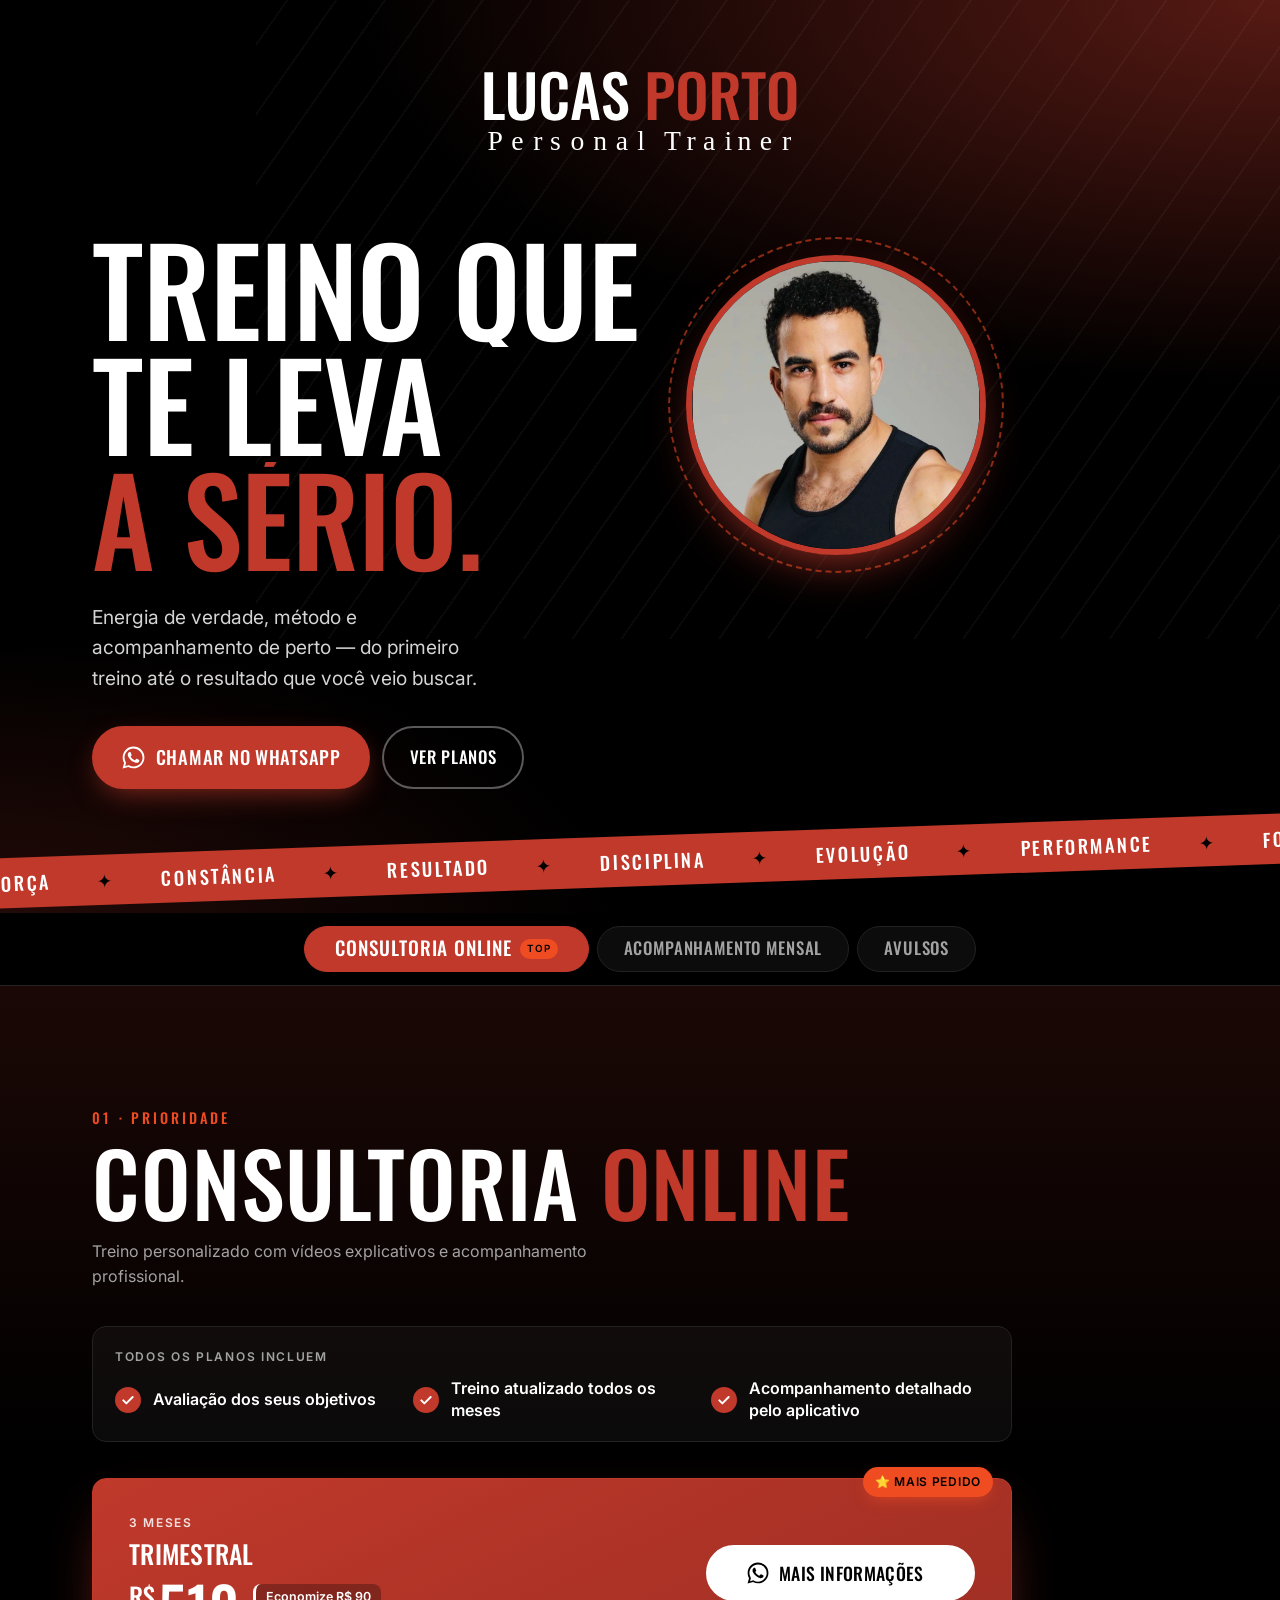
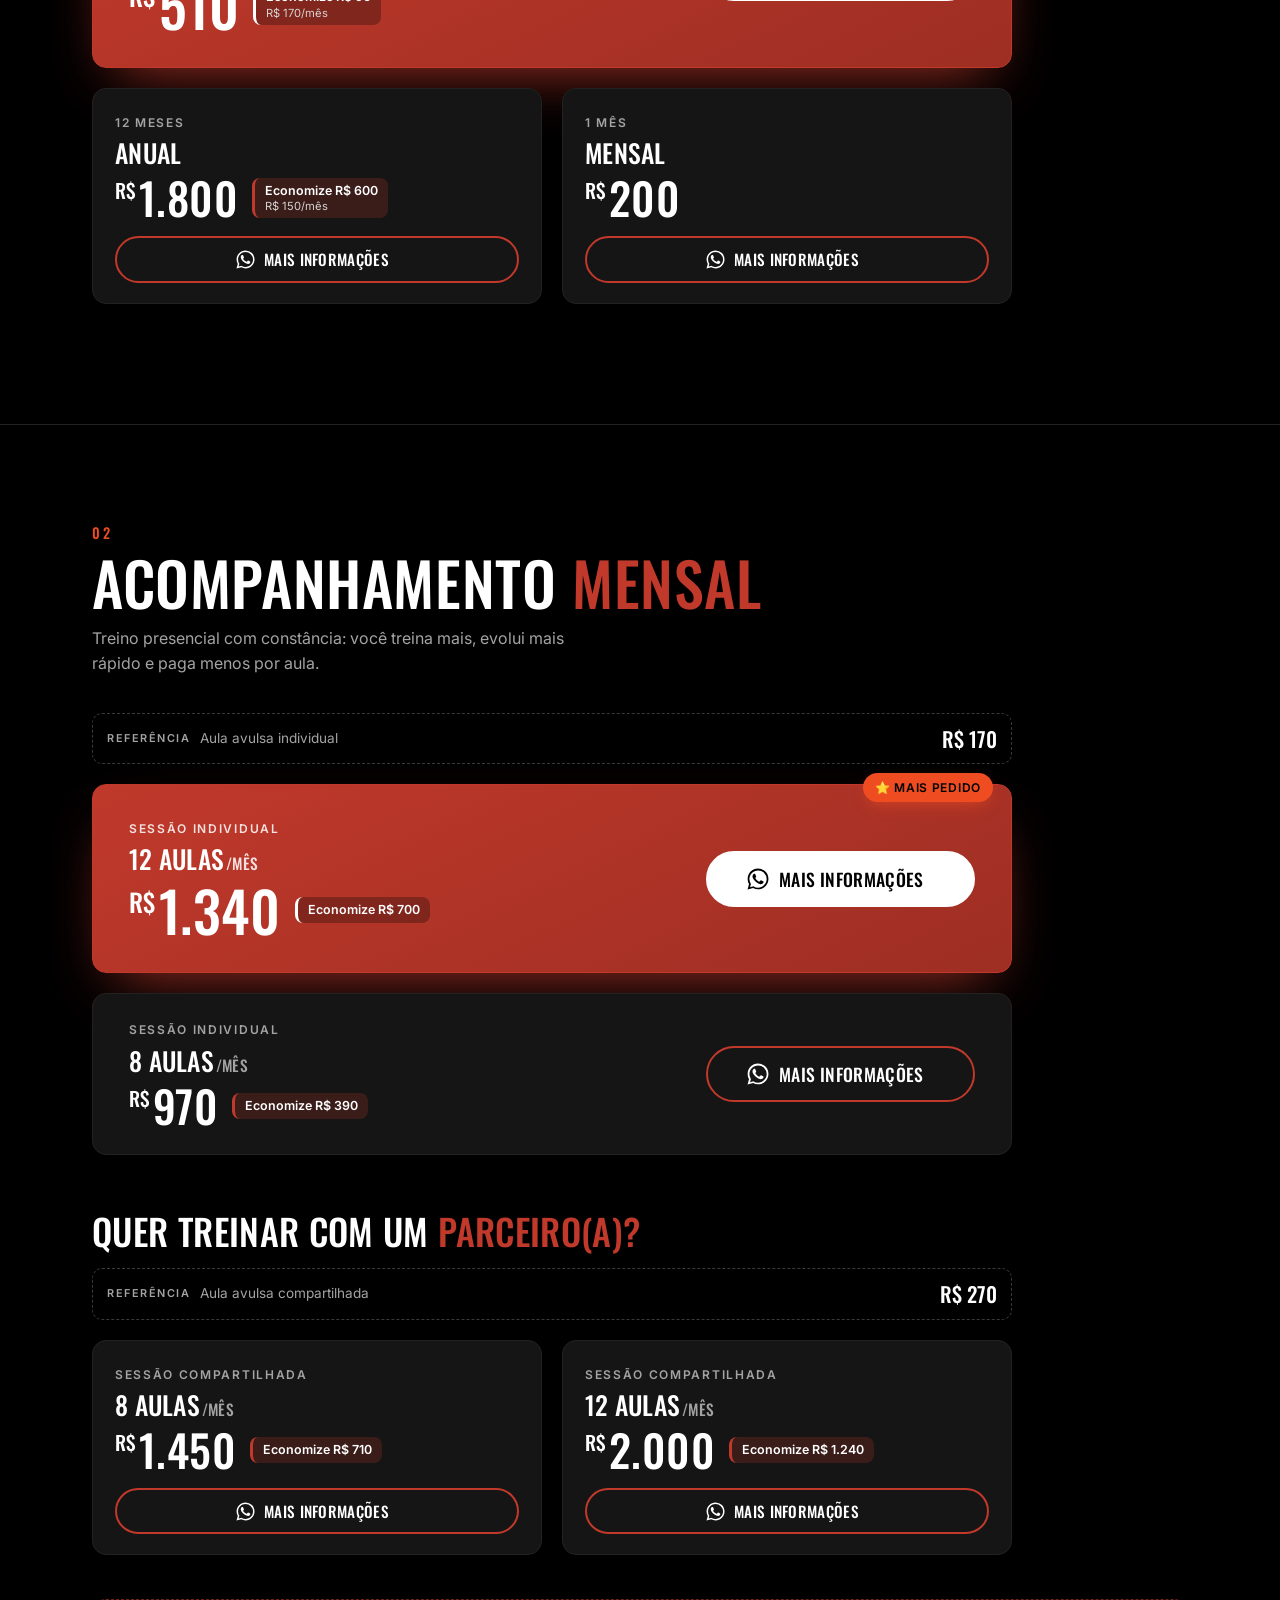
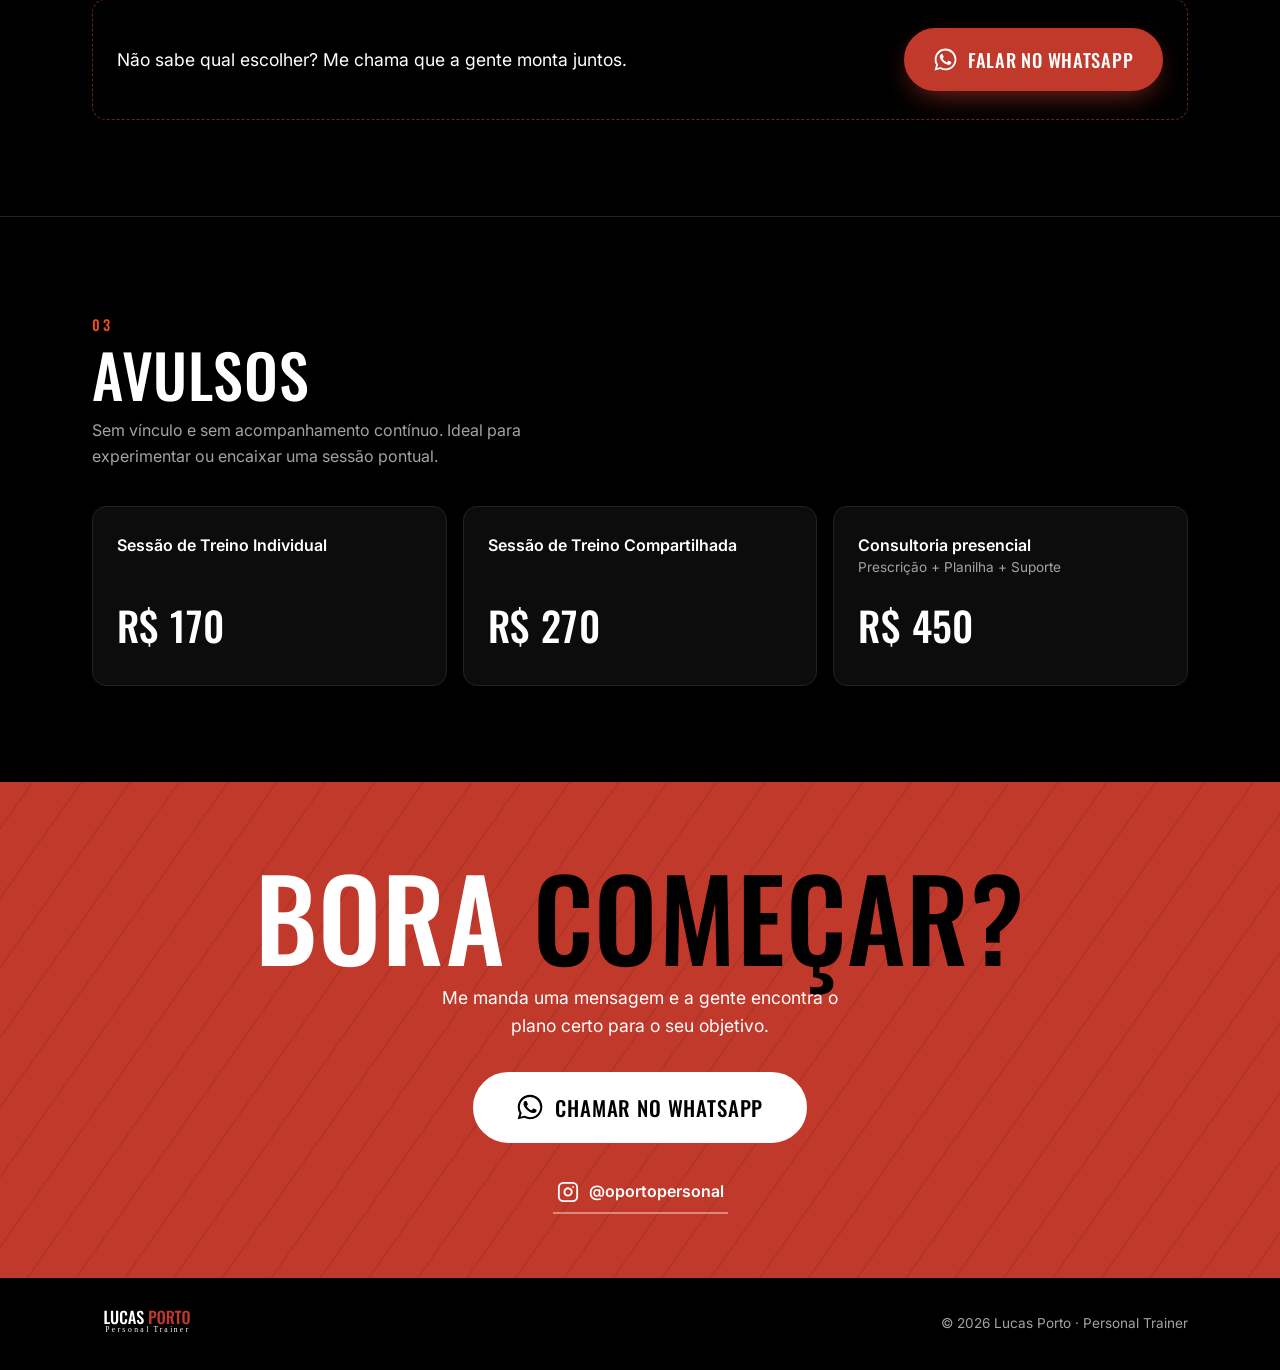
==== index.html @ d42c6c92 "Consultoria Online como prioridade; referência de valor no acompanhamento mensal - Consultoria Onlin" ====
<!DOCTYPE html>
<html lang="pt-BR">
<head>
  <meta charset="UTF-8">
  <meta name="viewport" content="width=device-width, initial-scale=1">
  <title>Lucas Porto · Personal Trainer</title>
  <meta name="description" content="Lucas Porto, personal trainer. Consultoria online, acompanhamento mensal presencial e sessões avulsas. Fale no WhatsApp.">
  <meta name="theme-color" content="#000000">

  <meta property="og:title" content="Lucas Porto · Personal Trainer">
  <meta property="og:description" content="Treino que te leva a sério. Consultoria online, acompanhamento mensal e avulsos.">
  <meta property="og:type" content="website">

  <link rel="preconnect" href="https://fonts.googleapis.com">
  <link rel="preconnect" href="https://fonts.gstatic.com" crossorigin>
  <link href="https://fonts.googleapis.com/css2?family=Inter:wght@400;600&family=Oswald:wght@500;600&display=swap" rel="stylesheet">

  <link rel="stylesheet" href="style.css">
</head>
<body>
  <a class="skip-link" href="#consultoria-online">Pular para os planos</a>

  <!-- ============ HERO ============ -->
  <header class="hero" id="topo">
    <div class="hero__stripes" aria-hidden="true"></div>

    <div class="hero__inner container">
      <img class="logo-img" src="assets/logo.svg" alt="Lucas Porto · Personal Trainer" width="1815" height="724">

      <div class="hero__body">
        <div class="hero__row">
          <h1 class="hero__title">
            <span class="line"><span>Treino que</span></span>
            <span class="line"><span>te leva</span></span>
            <span class="line"><span class="accent">a sério.</span></span>
          </h1>

          <figure class="hero__photo">
            <img src="assets/lucas.png" alt="Lucas Porto, personal trainer" width="482" height="481" fetchpriority="high">
          </figure>
        </div>

        <p class="hero__lead">
          Energia de verdade, método e acompanhamento de perto — do primeiro treino até o resultado que você veio buscar.
        </p>

        <div class="hero__actions">
          <a class="btn btn--primary btn--lg js-wa" href="https://wa.me/5561983435171?text=Li%20sobre%20seu%20trabalho%20no%20instagram%20e%20gostaria%20de%20mais%20informa%C3%A7%C3%B5es" target="_blank" rel="noopener">
            <svg class="btn__icon" aria-hidden="true" viewBox="0 0 24 24"><use href="#i-whatsapp"/></svg>
            Chamar no WhatsApp
          </a>
          <a class="btn btn--ghost" href="#consultoria-online">Ver planos</a>
        </div>
      </div>
    </div>

    <div class="ticker" aria-hidden="true">
      <div class="ticker__track">
        <span>Força</span><span>Constância</span><span>Resultado</span><span>Disciplina</span><span>Evolução</span><span>Performance</span>
        <span>Força</span><span>Constância</span><span>Resultado</span><span>Disciplina</span><span>Evolução</span><span>Performance</span>
      </div>
    </div>
  </header>

  <!-- ============ NAV DE CATEGORIAS ============ -->
  <nav class="tabs" aria-label="Categorias de planos">
    <div class="tabs__inner container">
      <a class="tab tab--main is-active" href="#consultoria-online" data-target="consultoria-online">
        Consultoria Online <span class="tab__badge">Top</span>
      </a>
      <a class="tab" href="#planos-mensais" data-target="planos-mensais">Acompanhamento mensal</a>
      <a class="tab" href="#avulsos" data-target="avulsos">Avulsos</a>
    </div>
  </nav>

  <main>
    <!-- ============ CONSULTORIA ONLINE (prioridade) ============ -->
    <section class="section section--main" id="consultoria-online" aria-labelledby="t-online">
      <div class="container">
        <div class="section__head reveal">
          <p class="kicker">01 · Prioridade</p>
          <h2 class="section__title section__title--xl" id="t-online">Consultoria <span class="accent">Online</span></h2>
          <p class="section__lead">Treino personalizado com vídeos explicativos e acompanhamento profissional.</p>
        </div>

        <div class="features reveal">
          <p class="features__title">Todos os planos incluem</p>
          <ul class="features__list" role="list">
            <li><svg aria-hidden="true" viewBox="0 0 24 24"><use href="#i-check"/></svg>Avaliação dos seus objetivos</li>
            <li><svg aria-hidden="true" viewBox="0 0 24 24"><use href="#i-check"/></svg>Treino atualizado todos os meses</li>
            <li><svg aria-hidden="true" viewBox="0 0 24 24"><use href="#i-check"/></svg>Acompanhamento detalhado pelo aplicativo</li>
          </ul>
        </div>

        <!-- data-plan: nome do plano que vai na mensagem do WhatsApp -->
        <ul class="plans" role="list">
          <li class="plan plan--featured reveal">
            <span class="plan__badge">⭐ Mais pedido</span>
            <p class="plan__type">3 meses</p>
            <h3 class="plan__name">Trimestral</h3>
            <div class="plan__row">
              <p class="plan__price"><span class="cur">R$</span>510</p>
              <p class="plan__save">Economize R$ 90 <span>R$ 170/mês</span></p>
            </div>
            <a class="btn btn--light plan__cta js-wa" data-plan="Consultoria Online – Trimestral (R$ 510)" href="https://wa.me/5561983435171?text=Li%20sobre%20seu%20trabalho%20no%20instagram%20e%20gostaria%20de%20mais%20informa%C3%A7%C3%B5es" target="_blank" rel="noopener">
              <svg class="btn__icon" aria-hidden="true" viewBox="0 0 24 24"><use href="#i-whatsapp"/></svg>
              Mais informações<span class="sr-only">: Consultoria Online – Trimestral (R$ 510)</span>
            </a>
          </li>

          <li class="plan reveal">
            <p class="plan__type">12 meses</p>
            <h3 class="plan__name">Anual</h3>
            <div class="plan__row">
              <p class="plan__price"><span class="cur">R$</span>1.800</p>
              <p class="plan__save">Economize R$ 600 <span>R$ 150/mês</span></p>
            </div>
            <a class="btn btn--outline plan__cta js-wa" data-plan="Consultoria Online – Anual (R$ 1.800)" href="https://wa.me/5561983435171?text=Li%20sobre%20seu%20trabalho%20no%20instagram%20e%20gostaria%20de%20mais%20informa%C3%A7%C3%B5es" target="_blank" rel="noopener">
              <svg class="btn__icon" aria-hidden="true" viewBox="0 0 24 24"><use href="#i-whatsapp"/></svg>
              Mais informações<span class="sr-only">: Consultoria Online – Anual (R$ 1.800)</span>
            </a>
          </li>

          <li class="plan reveal">
            <p class="plan__type">1 mês</p>
            <h3 class="plan__name">Mensal</h3>
            <div class="plan__row">
              <p class="plan__price"><span class="cur">R$</span>200</p>
            </div>
            <a class="btn btn--outline plan__cta js-wa" data-plan="Consultoria Online – Mensal (R$ 200)" href="https://wa.me/5561983435171?text=Li%20sobre%20seu%20trabalho%20no%20instagram%20e%20gostaria%20de%20mais%20informa%C3%A7%C3%B5es" target="_blank" rel="noopener">
              <svg class="btn__icon" aria-hidden="true" viewBox="0 0 24 24"><use href="#i-whatsapp"/></svg>
              Mais informações<span class="sr-only">: Consultoria Online – Mensal (R$ 200)</span>
            </a>
          </li>
        </ul>
      </div>
    </section>

    <!-- ============ ACOMPANHAMENTO MENSAL ============ -->
    <section class="section" id="planos-mensais" aria-labelledby="t-mensais">
      <div class="container">
        <div class="section__head reveal">
          <p class="kicker">02</p>
          <h2 class="section__title" id="t-mensais">Acompanhamento <span class="accent">mensal</span></h2>
          <p class="section__lead">Treino presencial com constância: você treina mais, evolui mais rápido e paga menos por aula.</p>
        </div>

        <!-- faixa só informativa: base de cálculo da economia -->
        <p class="ref reveal"><span class="ref__label">Referência</span> <span class="ref__text">Aula avulsa individual</span> <strong class="ref__price">R$ 170</strong></p>

        <ul class="plans" role="list">
          <li class="plan plan--featured reveal">
            <span class="plan__badge">⭐ Mais pedido</span>
            <p class="plan__type">Sessão Individual</p>
            <h3 class="plan__name">12 aulas<small>/mês</small></h3>
            <div class="plan__row">
              <p class="plan__price"><span class="cur">R$</span>1.340</p>
              <p class="plan__save">Economize R$ 700</p>
            </div>
            <a class="btn btn--light plan__cta js-wa" data-plan="Sessão Individual – 12 aulas/mês (R$ 1.340)" href="https://wa.me/5561983435171?text=Li%20sobre%20seu%20trabalho%20no%20instagram%20e%20gostaria%20de%20mais%20informa%C3%A7%C3%B5es" target="_blank" rel="noopener">
              <svg class="btn__icon" aria-hidden="true" viewBox="0 0 24 24"><use href="#i-whatsapp"/></svg>
              Mais informações<span class="sr-only">: Sessão Individual – 12 aulas/mês (R$ 1.340)</span>
            </a>
          </li>

          <li class="plan plan--wide reveal">
            <p class="plan__type">Sessão Individual</p>
            <h3 class="plan__name">8 aulas<small>/mês</small></h3>
            <div class="plan__row">
              <p class="plan__price"><span class="cur">R$</span>970</p>
              <p class="plan__save">Economize R$ 390</p>
            </div>
            <a class="btn btn--outline plan__cta js-wa" data-plan="Sessão Individual – 8 aulas/mês (R$ 970)" href="https://wa.me/5561983435171?text=Li%20sobre%20seu%20trabalho%20no%20instagram%20e%20gostaria%20de%20mais%20informa%C3%A7%C3%B5es" target="_blank" rel="noopener">
              <svg class="btn__icon" aria-hidden="true" viewBox="0 0 24 24"><use href="#i-whatsapp"/></svg>
              Mais informações<span class="sr-only">: Sessão Individual – 8 aulas/mês (R$ 970)</span>
            </a>
          </li>
        </ul>

        <h3 class="plans__subtitle reveal">Quer treinar com um <span class="accent">parceiro(a)?</span></h3>

        <p class="ref reveal"><span class="ref__label">Referência</span> <span class="ref__text">Aula avulsa compartilhada</span> <strong class="ref__price">R$ 270</strong></p>

        <ul class="plans" role="list">
          <li class="plan reveal">
            <p class="plan__type">Sessão Compartilhada</p>
            <h3 class="plan__name">8 aulas<small>/mês</small></h3>
            <div class="plan__row">
              <p class="plan__price"><span class="cur">R$</span>1.450</p>
              <p class="plan__save">Economize R$ 710</p>
            </div>
            <a class="btn btn--outline plan__cta js-wa" data-plan="Sessão Compartilhada – 8 aulas/mês (R$ 1.450)" href="https://wa.me/5561983435171?text=Li%20sobre%20seu%20trabalho%20no%20instagram%20e%20gostaria%20de%20mais%20informa%C3%A7%C3%B5es" target="_blank" rel="noopener">
              <svg class="btn__icon" aria-hidden="true" viewBox="0 0 24 24"><use href="#i-whatsapp"/></svg>
              Mais informações<span class="sr-only">: Sessão Compartilhada – 8 aulas/mês (R$ 1.450)</span>
            </a>
          </li>

          <li class="plan reveal">
            <p class="plan__type">Sessão Compartilhada</p>
            <h3 class="plan__name">12 aulas<small>/mês</small></h3>
            <div class="plan__row">
              <p class="plan__price"><span class="cur">R$</span>2.000</p>
              <p class="plan__save">Economize R$ 1.240</p>
            </div>
            <a class="btn btn--outline plan__cta js-wa" data-plan="Sessão Compartilhada – 12 aulas/mês (R$ 2.000)" href="https://wa.me/5561983435171?text=Li%20sobre%20seu%20trabalho%20no%20instagram%20e%20gostaria%20de%20mais%20informa%C3%A7%C3%B5es" target="_blank" rel="noopener">
              <svg class="btn__icon" aria-hidden="true" viewBox="0 0 24 24"><use href="#i-whatsapp"/></svg>
              Mais informações<span class="sr-only">: Sessão Compartilhada – 12 aulas/mês (R$ 2.000)</span>
            </a>
          </li>
        </ul>

        <div class="section__cta reveal">
          <p>Não sabe qual escolher? Me chama que a gente monta juntos.</p>
          <a class="btn btn--primary btn--lg js-wa" href="https://wa.me/5561983435171?text=Li%20sobre%20seu%20trabalho%20no%20instagram%20e%20gostaria%20de%20mais%20informa%C3%A7%C3%B5es" target="_blank" rel="noopener">
            <svg class="btn__icon" aria-hidden="true" viewBox="0 0 24 24"><use href="#i-whatsapp"/></svg>
            Falar no WhatsApp
          </a>
        </div>
      </div>
    </section>

    <!-- ============ AVULSOS ============ -->
    <section class="section" id="avulsos" aria-labelledby="t-avulsos">
      <div class="container">
        <div class="section__head reveal">
          <p class="kicker">03</p>
          <h2 class="section__title" id="t-avulsos">Avulsos</h2>
          <p class="section__lead">Sem vínculo e sem acompanhamento contínuo. Ideal para experimentar ou encaixar uma sessão pontual.</p>
        </div>

        <ul class="list" role="list">
          <li class="list__item reveal">
            <span class="list__name">Sessão de Treino Individual</span>
            <span class="list__price">R$ 170</span>
            <a class="card-link js-wa" data-plan="Avulso – Sessão de Treino Individual (R$ 170)" href="https://wa.me/5561983435171?text=Li%20sobre%20seu%20trabalho%20no%20instagram%20e%20gostaria%20de%20mais%20informa%C3%A7%C3%B5es" target="_blank" rel="noopener"><span class="sr-only">Pedir mais informações: Avulso – Sessão de Treino Individual (R$ 170)</span></a>
          </li>
          <li class="list__item reveal">
            <span class="list__name">Sessão de Treino Compartilhada</span>
            <span class="list__price">R$ 270</span>
            <a class="card-link js-wa" data-plan="Avulso – Sessão de Treino Compartilhada (R$ 270)" href="https://wa.me/5561983435171?text=Li%20sobre%20seu%20trabalho%20no%20instagram%20e%20gostaria%20de%20mais%20informa%C3%A7%C3%B5es" target="_blank" rel="noopener"><span class="sr-only">Pedir mais informações: Avulso – Sessão de Treino Compartilhada (R$ 270)</span></a>
          </li>
          <li class="list__item reveal">
            <span class="list__name">Consultoria presencial <small>Prescrição + Planilha + Suporte</small></span>
            <span class="list__price">R$ 450</span>
            <a class="card-link js-wa" data-plan="Avulso – Consultoria presencial (R$ 450)" href="https://wa.me/5561983435171?text=Li%20sobre%20seu%20trabalho%20no%20instagram%20e%20gostaria%20de%20mais%20informa%C3%A7%C3%B5es" target="_blank" rel="noopener"><span class="sr-only">Pedir mais informações: Avulso – Consultoria presencial (R$ 450)</span></a>
          </li>
        </ul>
      </div>
    </section>
  </main>

  <!-- ============ CTA FINAL / RODAPÉ ============ -->
  <footer class="final" id="contato">
    <div class="container final__inner reveal">
      <h2 class="final__title">Bora <span class="accent-alt">começar?</span></h2>
      <p class="final__lead">Me manda uma mensagem e a gente encontra o plano certo para o seu objetivo.</p>
      <a class="btn btn--light btn--xl js-wa" href="https://wa.me/5561983435171?text=Li%20sobre%20seu%20trabalho%20no%20instagram%20e%20gostaria%20de%20mais%20informa%C3%A7%C3%B5es" target="_blank" rel="noopener">
        <svg class="btn__icon" aria-hidden="true" viewBox="0 0 24 24"><use href="#i-whatsapp"/></svg>
        Chamar no WhatsApp
      </a>
      <a class="insta" href="https://instagram.com/oportopersonal" target="_blank" rel="noopener">
        <svg class="insta__icon" aria-hidden="true" viewBox="0 0 24 24"><use href="#i-instagram"/></svg>
        @oportopersonal
      </a>
    </div>
    <div class="final__bottom">
      <div class="container">
        <img class="logo-img logo-img--sm" src="assets/logo.svg" alt="Lucas Porto · Personal Trainer" width="1815" height="724" loading="lazy">
        <p>© <span id="year">2026</span> Lucas Porto · Personal Trainer</p>
      </div>
    </div>
  </footer>

  <!-- Botão flutuante de WhatsApp (aparece após rolar o hero) -->
  <a class="fab js-wa" href="https://wa.me/5561983435171?text=Li%20sobre%20seu%20trabalho%20no%20instagram%20e%20gostaria%20de%20mais%20informa%C3%A7%C3%B5es" target="_blank" rel="noopener" aria-label="Falar no WhatsApp">
    <svg aria-hidden="true" viewBox="0 0 24 24"><use href="#i-whatsapp"/></svg>
  </a>

  <!-- Ícones -->
  <svg width="0" height="0" style="position:absolute" aria-hidden="true">
    <symbol id="i-whatsapp" viewBox="0 0 24 24"><path fill="currentColor" d="M17.47 14.38c-.3-.15-1.76-.87-2.03-.97-.27-.1-.47-.15-.67.15-.2.3-.77.97-.94 1.17-.17.2-.35.22-.64.07-.3-.15-1.26-.46-2.4-1.48-.89-.79-1.49-1.77-1.66-2.07-.17-.3-.02-.46.13-.61.13-.13.3-.35.45-.52.15-.17.2-.3.3-.5.1-.2.05-.37-.03-.52-.07-.15-.67-1.62-.92-2.22-.24-.58-.49-.5-.67-.51h-.57c-.2 0-.52.07-.79.37-.27.3-1.04 1.02-1.04 2.48s1.07 2.88 1.21 3.08c.15.2 2.1 3.2 5.08 4.49.71.31 1.26.49 1.7.63.71.23 1.36.2 1.87.12.57-.08 1.76-.72 2-1.41.25-.7.25-1.29.17-1.41-.07-.13-.27-.2-.57-.35M12.05 21.5h-.01a9.4 9.4 0 0 1-4.8-1.31l-.34-.2-3.56.93.95-3.47-.22-.36a9.39 9.39 0 0 1-1.44-5.01c0-5.19 4.23-9.41 9.43-9.41a9.36 9.36 0 0 1 6.66 2.76 9.35 9.35 0 0 1 2.76 6.66c0 5.2-4.23 9.42-9.43 9.42M20.07 3.9A11.3 11.3 0 0 0 12.05.58C5.8.58.72 5.66.72 11.9c0 2 .52 3.95 1.52 5.66L.62 23.42l6-1.57a11.3 11.3 0 0 0 5.42 1.38h.01c6.24 0 11.33-5.08 11.33-11.33 0-3.02-1.18-5.87-3.31-8"/></symbol>
    <symbol id="i-check" viewBox="0 0 24 24"><path fill="none" stroke="currentColor" stroke-width="3" stroke-linecap="round" stroke-linejoin="round" d="M5 12.5l4.5 4.5L19 7.5"/></symbol>
    <symbol id="i-instagram" viewBox="0 0 24 24"><path fill="none" stroke="currentColor" stroke-width="2" stroke-linecap="round" d="M7 2h10a5 5 0 0 1 5 5v10a5 5 0 0 1-5 5H7a5 5 0 0 1-5-5V7a5 5 0 0 1 5-5Zm9 9.37A4 4 0 1 1 12.63 8 4 4 0 0 1 16 11.37ZM17.5 6.5h.01"/></symbol>
  </svg>

  <script src="script.js" defer></script>
</body>
</html>
---- style.css ----
/* ==========================================================
   Lucas Porto · Personal Trainer
   Mobile-first. Breakpoints: 640px (tablet), 960px (desktop)
   ========================================================== */

:root {
  --red: #C0392B;
  --red-dark: #9E2E23;
  --orange: #F04C22;       /* só detalhes / badges */
  --black: #000;
  --white: #fff;
  --gray-900: #0c0c0c;
  --gray-800: #151515;
  --gray-700: #222;
  --gray-400: #a3a3a3;     /* texto secundário: 8.9:1 sobre preto */

  --font-head: "Oswald", "Arial Narrow", Impact, sans-serif;
  --font-body: "Inter", system-ui, -apple-system, "Segoe UI", Roboto, sans-serif;

  --radius: 14px;
  --gutter: 20px;
  --tabs-h: 64px;
  --ease: cubic-bezier(.2, .8, .2, 1);
}

*,
*::before,
*::after { box-sizing: border-box; }

html {
  scroll-behavior: smooth;
  scroll-padding-top: calc(var(--tabs-h) + 8px);
  -webkit-text-size-adjust: 100%;
}

body {
  margin: 0;
  background: var(--black);
  color: var(--white);
  font-family: var(--font-body);
  font-weight: 400;
  font-size: 1rem;
  line-height: 1.6;
  -webkit-font-smoothing: antialiased;
  overflow-x: hidden;
}

h1, h2, h3, p, ul { margin: 0; }
ul { padding: 0; list-style: none; }
a { color: inherit; }
img, svg { display: block; }

h1, h2, h3,
.btn, .tab, .kicker, .plan__price, .list__price, .ticker {
  font-family: var(--font-head);
  font-weight: 500;
  text-transform: uppercase;
  letter-spacing: .01em;
}

.container {
  width: 100%;
  max-width: 1160px;
  margin-inline: auto;
  padding-inline: var(--gutter);
}

.accent { color: var(--red); }
.accent-alt { color: var(--black); }

/* ---------- Acessibilidade ---------- */
.skip-link {
  position: absolute;
  left: 12px;
  top: -60px;
  z-index: 100;
  background: var(--white);
  color: var(--black);
  padding: 10px 16px;
  border-radius: 8px;
  font-weight: 600;
  transition: top .2s;
}
.skip-link:focus { top: 12px; }

section[tabindex="-1"]:focus { outline: none; }

:focus-visible {
  outline: 3px solid var(--white);
  outline-offset: 3px;
  border-radius: 6px;
}

/* ---------- Logo (assets/logo.svg) ---------- */
.logo-img { height: 64px; width: auto; }
.logo-img--sm { height: 40px; }

.sr-only {
  position: absolute;
  width: 1px;
  height: 1px;
  padding: 0;
  margin: -1px;
  overflow: hidden;
  clip: rect(0 0 0 0);
  white-space: nowrap;
  border: 0;
}

/* ---------- Botões ---------- */
.btn {
  --bg: var(--red);
  --fg: var(--white);
  display: inline-flex;
  align-items: center;
  justify-content: center;
  gap: .6em;
  min-height: 48px;
  padding: .8em 1.5em;
  border: 2px solid var(--bg);
  border-radius: 999px;
  background: var(--bg);
  color: var(--fg);
  font-size: 1.05rem;
  letter-spacing: .04em;
  text-decoration: none;
  cursor: pointer;
  position: relative;
  overflow: hidden;
  isolation: isolate;
  transition: transform .25s var(--ease), box-shadow .25s var(--ease), background-color .25s, color .25s;
}
.btn::after { /* brilho que passa no hover */
  content: "";
  position: absolute;
  inset: 0;
  background: linear-gradient(110deg, transparent 30%, rgba(255,255,255,.28) 50%, transparent 70%);
  transform: translateX(-120%);
  transition: transform .6s var(--ease);
  z-index: -1;
}
.btn:hover { transform: translateY(-2px); }
.btn:hover::after { transform: translateX(120%); }
.btn:active { transform: translateY(0) scale(.98); }

.btn--primary { box-shadow: 0 10px 30px -10px rgba(192, 57, 43, .8); }
.btn--primary:hover { --bg: var(--red-dark); box-shadow: 0 14px 34px -10px rgba(192, 57, 43, .95); }

.btn--ghost { --bg: transparent; border-color: rgba(255,255,255,.35); }
.btn--ghost:hover { border-color: var(--white); }

.btn--light { --bg: var(--white); --fg: var(--black); }
.btn--light:hover { box-shadow: 0 12px 30px -12px rgba(0,0,0,.6); }

.btn--outline { --bg: transparent; border-color: var(--red); }
.btn--outline:hover { --bg: var(--red); }

.btn--lg { font-size: 1.15rem; min-height: 56px; }
.btn--xl { font-size: 1.3rem; min-height: 64px; padding-inline: 2em; }

.btn__icon { width: 1.25em; height: 1.25em; flex: none; }

/* ---------- Hero ---------- */
.hero {
  position: relative;
  min-height: 100svh;
  display: flex;
  flex-direction: column;
  overflow: hidden;
  background:
    radial-gradient(120% 70% at 100% 0%, rgba(192, 57, 43, .45), transparent 60%),
    radial-gradient(80% 50% at 0% 100%, rgba(192, 57, 43, .18), transparent 60%),
    var(--black);
}

.hero__stripes {
  position: absolute;
  inset: -20% -40% auto auto;
  width: 120%;
  height: 90%;
  background: repeating-linear-gradient(
    -55deg,
    transparent 0 38px,
    rgba(255,255,255,.035) 38px 40px
  );
  transform: rotate(0deg);
  animation: stripes 18s linear infinite;
  pointer-events: none;
}
@keyframes stripes {
  to { background-position: 400px 0; }
}

.hero__inner {
  position: relative;
  flex: 1;
  display: flex;
  flex-direction: column;
  justify-content: center;
  padding-top: 32px;
  padding-bottom: 48px;
}

.hero .logo-img { align-self: center; height: 128px; margin-bottom: 32px; }

.hero__body {
  flex: 1;
  display: flex;
  flex-direction: column;
  justify-content: center;
}

.hero__row {
  display: flex;
  align-items: center;
  gap: clamp(16px, 4vw, 48px);
  margin-bottom: 24px;
}

.hero__photo {
  position: relative;
  flex: none; /* Safari: sem isso o flex encolhe a altura e a foto vira oval */
  width: clamp(100px, 32vw, 300px);
  margin: 0;
  opacity: 0;
  animation: pop .9s .1s var(--ease) forwards;
}
.hero__photo img {
  display: block;
  width: 100%;
  height: auto;
  aspect-ratio: 1 / 1;
  object-fit: cover;
  border-radius: 50%;
  border: 4px solid var(--red);
  box-shadow: 0 20px 50px -18px rgba(192, 57, 43, .9);
}
.hero__photo::after { /* anel em volta da foto */
  content: "";
  position: absolute;
  inset: -10px;
  border-radius: 50%;
  border: 2px dashed rgba(240, 76, 34, .55);
  pointer-events: none;
}
@keyframes pop {
  from { opacity: 0; transform: scale(.85); }
  to   { opacity: 1; transform: none; }
}

.hero__title {
  min-width: 0;
  font-size: clamp(2rem, 10.5vw, 7.5rem);
  line-height: .92;
  letter-spacing: -.005em;
}
.hero__title .line { display: block; overflow: hidden; padding-bottom: .04em; }
.hero__title .line > span {
  display: inline-block;
  transform: translateY(105%);
  animation: rise .9s var(--ease) forwards;
}
.hero__title .line:nth-child(2) > span { animation-delay: .12s; }
.hero__title .line:nth-child(3) > span { animation-delay: .24s; }
@keyframes rise { to { transform: translateY(0); } }

.hero__lead {
  max-width: 34ch;
  font-size: 1.075rem;
  color: #d4d4d4;
  margin-bottom: 32px;
  opacity: 0;
  animation: fadeUp .8s .45s var(--ease) forwards;
}

.hero__actions {
  display: flex;
  flex-direction: column;
  gap: 12px;
  opacity: 0;
  animation: fadeUp .8s .6s var(--ease) forwards;
}
@keyframes fadeUp {
  from { opacity: 0; transform: translateY(16px); }
  to   { opacity: 1; transform: none; }
}

/* ---------- Ticker ---------- */
.ticker {
  position: relative;
  background: var(--red);
  transform: rotate(-2deg) scale(1.05);
  transform-origin: center;
  margin-bottom: 28px;
  overflow: hidden;
  white-space: nowrap;
}
.ticker__track {
  display: inline-flex;
  animation: marquee 22s linear infinite;
}
.ticker span {
  font-size: 1.1rem;
  letter-spacing: .12em;
  padding: 10px 22px;
}
.ticker span::after {
  content: "✦";
  margin-left: 44px;
  color: var(--black);
}
@keyframes marquee { to { transform: translateX(-50%); } }

/* ---------- Tabs (segmented control) ---------- */
.tabs {
  position: sticky;
  top: 0;
  z-index: 50;
  background: rgba(0, 0, 0, .82);
  -webkit-backdrop-filter: blur(12px);
  backdrop-filter: blur(12px);
  border-bottom: 1px solid var(--gray-700);
}
.tabs__inner {
  display: flex;
  gap: 8px;
  height: var(--tabs-h);
  align-items: center;
  overflow-x: auto;
  scrollbar-width: none;
}
.tabs__inner::-webkit-scrollbar { display: none; }

.tab {
  position: relative;
  flex: none;
  display: inline-flex;
  align-items: center;
  gap: 8px;
  min-height: 42px;
  padding: 0 16px;
  border-radius: 999px;
  border: 1px solid var(--gray-700);
  background: var(--gray-900);
  color: var(--gray-400);
  font-size: .95rem;
  letter-spacing: .05em;
  text-decoration: none;
  white-space: nowrap;
  transition: background-color .3s var(--ease), color .3s, border-color .3s, transform .2s;
}
.tab:hover { color: var(--white); border-color: #444; }
.tab:active { transform: scale(.97); }

.tab--main {
  font-size: 1.05rem;
  padding: 0 18px;
  color: var(--white);
  border-color: var(--red);
}
.tab.is-active {
  background: var(--red);
  border-color: var(--red);
  color: var(--white);
}
.tab__badge {
  font-family: var(--font-body);
  font-size: .62rem;
  font-weight: 600;
  letter-spacing: .08em;
  padding: 2px 7px;
  border-radius: 999px;
  background: var(--orange);
  color: var(--black);
}

/* ---------- Seções ---------- */
.section { padding-block: 72px; }
.section + .section { border-top: 1px solid var(--gray-700); }

.section--main {
  padding-block: 88px 96px;
  background:
    linear-gradient(180deg, rgba(192, 57, 43, .14), transparent 45%),
    var(--black);
}

.section__head { margin-bottom: 36px; }
.kicker {
  display: inline-block;
  font-size: .9rem;
  letter-spacing: .2em;
  color: var(--orange);
  margin-bottom: 8px;
}
.section__title {
  font-size: clamp(2.25rem, 10vw, 3.75rem);
  line-height: 1;
  margin-bottom: 14px;
}
.section__title--xl { font-size: clamp(2.75rem, 13vw, 5.5rem); }
.section__lead { color: var(--gray-400); max-width: 52ch; }

.cur {
  font-size: .45em;
  vertical-align: .9em;
  margin-right: .15em;
  letter-spacing: 0;
}

/* ---------- Planos mensais (cards) ---------- */
.plans {
  display: grid;
  grid-template-columns: repeat(2, minmax(0, 1fr));
  gap: 12px;
}
.plans__subtitle {
  font-size: clamp(1.5rem, 6.5vw, 2.25rem);
  line-height: 1.1;
  margin: 44px 0 18px;
}
.plan {
  position: relative;
  display: flex;
  flex-direction: column;
  padding: 18px 14px 14px;
  border-radius: var(--radius);
  background: var(--gray-800);
  border: 1px solid var(--gray-700);
  transition: transform .35s var(--ease), border-color .35s, box-shadow .35s;
}
.plan:hover {
  transform: translateY(-4px);
  border-color: rgba(192, 57, 43, .7);
  box-shadow: 0 20px 40px -24px rgba(192, 57, 43, .7);
}
.plan__type {
  font-size: .68rem;
  font-weight: 600;
  letter-spacing: .1em;
  text-transform: uppercase;
  color: var(--gray-400);
  margin-bottom: 6px;
}
.plan__name {
  font-size: 1.3rem;
  line-height: 1.1;
  margin-bottom: 10px;
}
.plan__name small { font-size: .6em; color: var(--gray-400); margin-left: 2px; }
.plan__row { /* cards menores: economia abaixo do preço; destaque: lado a lado */
  display: flex;
  flex-direction: column;
  align-items: flex-start;
  gap: 8px;
  margin-bottom: 16px;
}
.plan__price {
  flex: none;
  font-size: 2.3rem;
  line-height: 1;
}
.plan__save {
  display: flex;
  flex-direction: column;
  font-size: .78rem;
  font-weight: 600;
  line-height: 1.3;
  color: var(--white);
  padding: 5px 10px;
  border-radius: 8px;
  background: rgba(192, 57, 43, .22);
  border-left: 3px solid var(--red);
}
.plan__save span { font-weight: 400; color: #d4d4d4; font-size: .7rem; }

.plan__badge {
  position: absolute;
  top: -12px;
  right: 18px;
  font-family: var(--font-body);
  font-size: .75rem;
  font-weight: 600;
  letter-spacing: .06em;
  text-transform: uppercase;
  padding: 5px 12px;
  border-radius: 999px;
  background: var(--orange);
  color: var(--black);
  box-shadow: 0 6px 16px -6px rgba(240, 76, 34, .8);
}

.plan--featured {
  grid-column: 1 / -1;
  background: linear-gradient(155deg, var(--red) 0%, var(--red-dark) 100%);
  border-color: var(--red);
  padding: 26px 20px 20px;
  box-shadow: 0 24px 60px -24px rgba(192, 57, 43, .9);
}
.plan--featured:hover { border-color: var(--white); }
.plan--featured .plan__type,
.plan--featured .plan__name small { color: rgba(255,255,255,.85); }
.plan--featured .plan__name { font-size: 1.6rem; }
.plan--featured .plan__row { flex-direction: row; align-items: center; gap: 14px; }
.plan--featured .plan__price { font-size: 3.25rem; }
.plan--featured .plan__save {
  background: rgba(0, 0, 0, .28);
  border-left-color: var(--white);
}
.plan__cta {
  width: 100%;
  margin-top: auto;
  min-height: 42px;
  padding: .6em .8em;
  font-size: .8rem;
  letter-spacing: .02em;
  white-space: nowrap;
}
.plan:not(.plan--featured) .plan__cta .btn__icon { display: none; } /* não cabe no card estreito */
.plan--featured .plan__cta { font-size: .95rem; min-height: 46px; }

/* card que ocupa a linha toda sem ser o destaque */
.plan--wide { grid-column: 1 / -1; }
.plan--wide .plan__row { flex-direction: row; align-items: center; gap: 14px; }
.plan.plan--wide .plan__cta .btn__icon { display: block; }
.plan--wide .plan__cta { font-size: .95rem; min-height: 46px; }

/* faixa de referência (informativa, discreta) */
.ref {
  display: flex;
  align-items: center;
  gap: 10px;
  margin-bottom: 20px;
  padding: 8px 14px;
  border-radius: 10px;
  border: 1px dashed #3a3a3a;
  color: var(--gray-400);
  font-size: .85rem;
}
.ref__label {
  font-size: .68rem;
  font-weight: 600;
  letter-spacing: .14em;
  text-transform: uppercase;
}
.ref__text { min-width: 0; line-height: 1.3; }
.ref__price {
  flex: none;
  margin-left: auto;
  font-family: var(--font-head);
  font-weight: 500;
  font-size: 1.3rem;
  color: var(--white);
}
.is-clickable { cursor: pointer; }

/* avulsos e consultoria online: o card inteiro é o link (sem botão visível) */
.list__item { position: relative; }
.card-link {
  position: absolute;
  inset: 0;
  z-index: 1;
  border-radius: inherit;
}
.card-link:focus-visible { outline-offset: 2px; border-radius: var(--radius); }

.section__cta {
  margin-top: 44px;
  display: flex;
  flex-direction: column;
  align-items: flex-start;
  gap: 16px;
  padding: 28px 24px;
  border-radius: var(--radius);
  border: 1px dashed rgba(192, 57, 43, .6);
}
.section__cta p { font-size: 1.1rem; }

/* ---------- Avulsos (lista) ---------- */
.list { display: grid; gap: 12px; }
.list__item {
  display: flex;
  align-items: center;
  justify-content: space-between;
  gap: 16px;
  padding: 20px 22px;
  border-radius: var(--radius);
  background: var(--gray-900);
  border: 1px solid var(--gray-700);
  transition: border-color .3s, transform .3s var(--ease);
}
.list__item:hover { border-color: #444; transform: translateX(4px); }
.list__name { font-weight: 600; line-height: 1.35; }
.list__name small {
  display: block;
  font-weight: 400;
  font-size: .85rem;
  color: var(--gray-400);
  margin-top: 2px;
}
.list__price { font-size: 1.6rem; white-space: nowrap; }

/* ---------- Consultoria online: o que inclui ---------- */
.features {
  margin-bottom: 36px;
  padding: 20px 22px;
  border-radius: var(--radius);
  background: rgba(255, 255, 255, .04);
  border: 1px solid var(--gray-700);
}
.features__title {
  font-size: .75rem;
  font-weight: 600;
  letter-spacing: .14em;
  text-transform: uppercase;
  color: var(--gray-400);
  margin-bottom: 12px;
}
.features__list { display: grid; gap: 10px; }
.features__list li {
  display: flex;
  align-items: center;
  gap: 12px;
  font-weight: 600;
  line-height: 1.35;
}
.features__list svg {
  flex: none;
  width: 26px;
  height: 26px;
  padding: 5px;
  border-radius: 50%;
  background: var(--red);
  color: var(--white);
}

/* ---------- CTA final ---------- */
.final {
  background: var(--red);
  position: relative;
  overflow: hidden;
}
.final::before {
  content: "";
  position: absolute;
  inset: 0;
  background: repeating-linear-gradient(-55deg, transparent 0 38px, rgba(0,0,0,.07) 38px 40px);
  pointer-events: none;
}
.final__inner {
  position: relative;
  display: flex;
  flex-direction: column;
  align-items: center;
  text-align: center;
  padding-block: 80px 64px;
}
.final__title {
  font-size: clamp(3rem, 15vw, 7rem);
  line-height: .95;
  margin-bottom: 16px;
}
.final__lead { max-width: 40ch; font-size: 1.1rem; margin-bottom: 32px; }
.insta {
  display: inline-flex;
  align-items: center;
  gap: 10px;
  margin-top: 28px;
  padding: 8px 4px;
  font-weight: 600;
  text-decoration: none;
  border-bottom: 2px solid rgba(255,255,255,.4);
  transition: border-color .25s;
}
.insta:hover { border-color: var(--white); }
.insta__icon { width: 22px; height: 22px; }

.final__bottom {
  position: relative;
  background: var(--black);
  padding-block: 24px calc(24px + env(safe-area-inset-bottom));
  color: var(--gray-400);
  font-size: .85rem;
}
.final__bottom .container {
  display: flex;
  flex-direction: column;
  align-items: center;
  gap: 8px;
}

/* ---------- Botão flutuante ---------- */
.fab {
  position: fixed;
  right: 16px;
  bottom: calc(16px + env(safe-area-inset-bottom));
  z-index: 60;
  width: 56px;
  height: 56px;
  display: grid;
  place-items: center;
  border-radius: 50%;
  background: var(--red);
  color: var(--white);
  box-shadow: 0 10px 30px -8px rgba(0,0,0,.8), 0 0 0 2px rgba(255,255,255,.1);
  opacity: 0;
  transform: translateY(20px) scale(.8);
  pointer-events: none;
  transition: opacity .35s var(--ease), transform .35s var(--ease), background-color .2s;
}
.fab svg { width: 28px; height: 28px; }
.fab.is-visible { opacity: 1; transform: none; pointer-events: auto; }
.fab:hover { background: var(--red-dark); }

/* ---------- Reveal ao rolar ---------- */
.js .reveal {
  opacity: 0;
  transform: translateY(28px);
  transition: opacity .7s var(--ease), transform .7s var(--ease);
  transition-delay: var(--d, 0s);
}
.js .reveal.is-in { opacity: 1; transform: none; }
/* mantém o hover funcionando depois do reveal */
.js .plan.reveal.is-in,
.js .list__item.reveal.is-in { transition: opacity .7s var(--ease), transform .35s var(--ease), border-color .35s, box-shadow .35s; }

/* ==========================================================
   Tablet
   ========================================================== */
@media (min-width: 640px) {
  :root { --gutter: 32px; }

  .hero__actions { flex-direction: row; flex-wrap: wrap; }
  .tabs__inner { justify-content: center; }
  .tab { padding: 0 22px; }

  .plans { gap: 20px; }
  .plan { padding: 24px 22px 20px; }
  .plan__type { font-size: .75rem; letter-spacing: .14em; }
  .plan__name { font-size: 1.6rem; }
  .plan__row { flex-direction: row; align-items: center; gap: 14px; }
  .plan__price { font-size: 2.75rem; }
  .plan__cta { font-size: .95rem; min-height: 46px; }
  .plan:not(.plan--featured) .plan__cta .btn__icon { display: block; }
  .plan--featured { padding: 30px 26px 24px; }
  .plan--featured .plan__price { font-size: 3.5rem; }


  .section__cta { flex-direction: row; align-items: center; justify-content: space-between; }

  .final__bottom .container { flex-direction: row; justify-content: space-between; }
}

/* ==========================================================
   Desktop
   ========================================================== */
@media (min-width: 960px) {
  :root { --tabs-h: 72px; }

  .hero .logo-img { height: 160px; }
  .logo-img--sm { height: 44px; }
  .hero__inner { padding-top: 40px; }
  .hero__photo img { border-width: 6px; }
  .hero__photo::after { inset: -18px; }
  .hero__lead { font-size: 1.2rem; }

  .tab { font-size: 1.05rem; min-height: 46px; padding: 0 26px; }
  .tab--main { font-size: 1.2rem; padding: 0 30px; }

  .section { padding-block: 96px; }
  .section--main { padding-block: 120px; }

  .plans,
  .plans__subtitle,
  .features,
  .ref { max-width: 920px; }
  .features__list { grid-template-columns: repeat(3, 1fr); gap: 20px; }
  .plans__subtitle { margin-top: 56px; }
  /* destaque e card largo na horizontal: infos à esquerda, botão à direita */
  .plan--featured,
  .plan--wide {
    display: grid;
    grid-template-columns: 1fr auto;
    column-gap: 40px;
    align-items: center;
    padding: 34px 36px;
  }
  .plan--wide { padding: 26px 36px; }
  .plan--featured .plan__row,
  .plan--wide .plan__row { margin-bottom: 0; }
  .plan--featured .plan__cta,
  .plan--wide .plan__cta {
    grid-column: 2;
    grid-row: 1 / span 3;
    width: auto;
    margin: 0;
    padding-inline: 2.2em;
    font-size: 1.1rem;
    min-height: 56px;
  }

  .list { grid-template-columns: repeat(3, 1fr); gap: 16px; }
  .list__item { flex-direction: column; align-items: flex-start; justify-content: space-between; padding: 28px 24px; min-height: 180px; }
  .list__item:hover { transform: translateY(-3px); }
  .list__price { font-size: 2.5rem; }

  .fab { right: 28px; bottom: 28px; width: 62px; height: 62px; }
}

/* ==========================================================
   Movimento reduzido
   ========================================================== */
@media (prefers-reduced-motion: reduce) {
  html { scroll-behavior: auto; }
  *, *::before, *::after {
    animation-duration: .01ms !important;
    animation-iteration-count: 1 !important;
    transition-duration: .01ms !important;
  }
  .ticker__track { animation: none; }
  .js .reveal { opacity: 1; transform: none; }
}
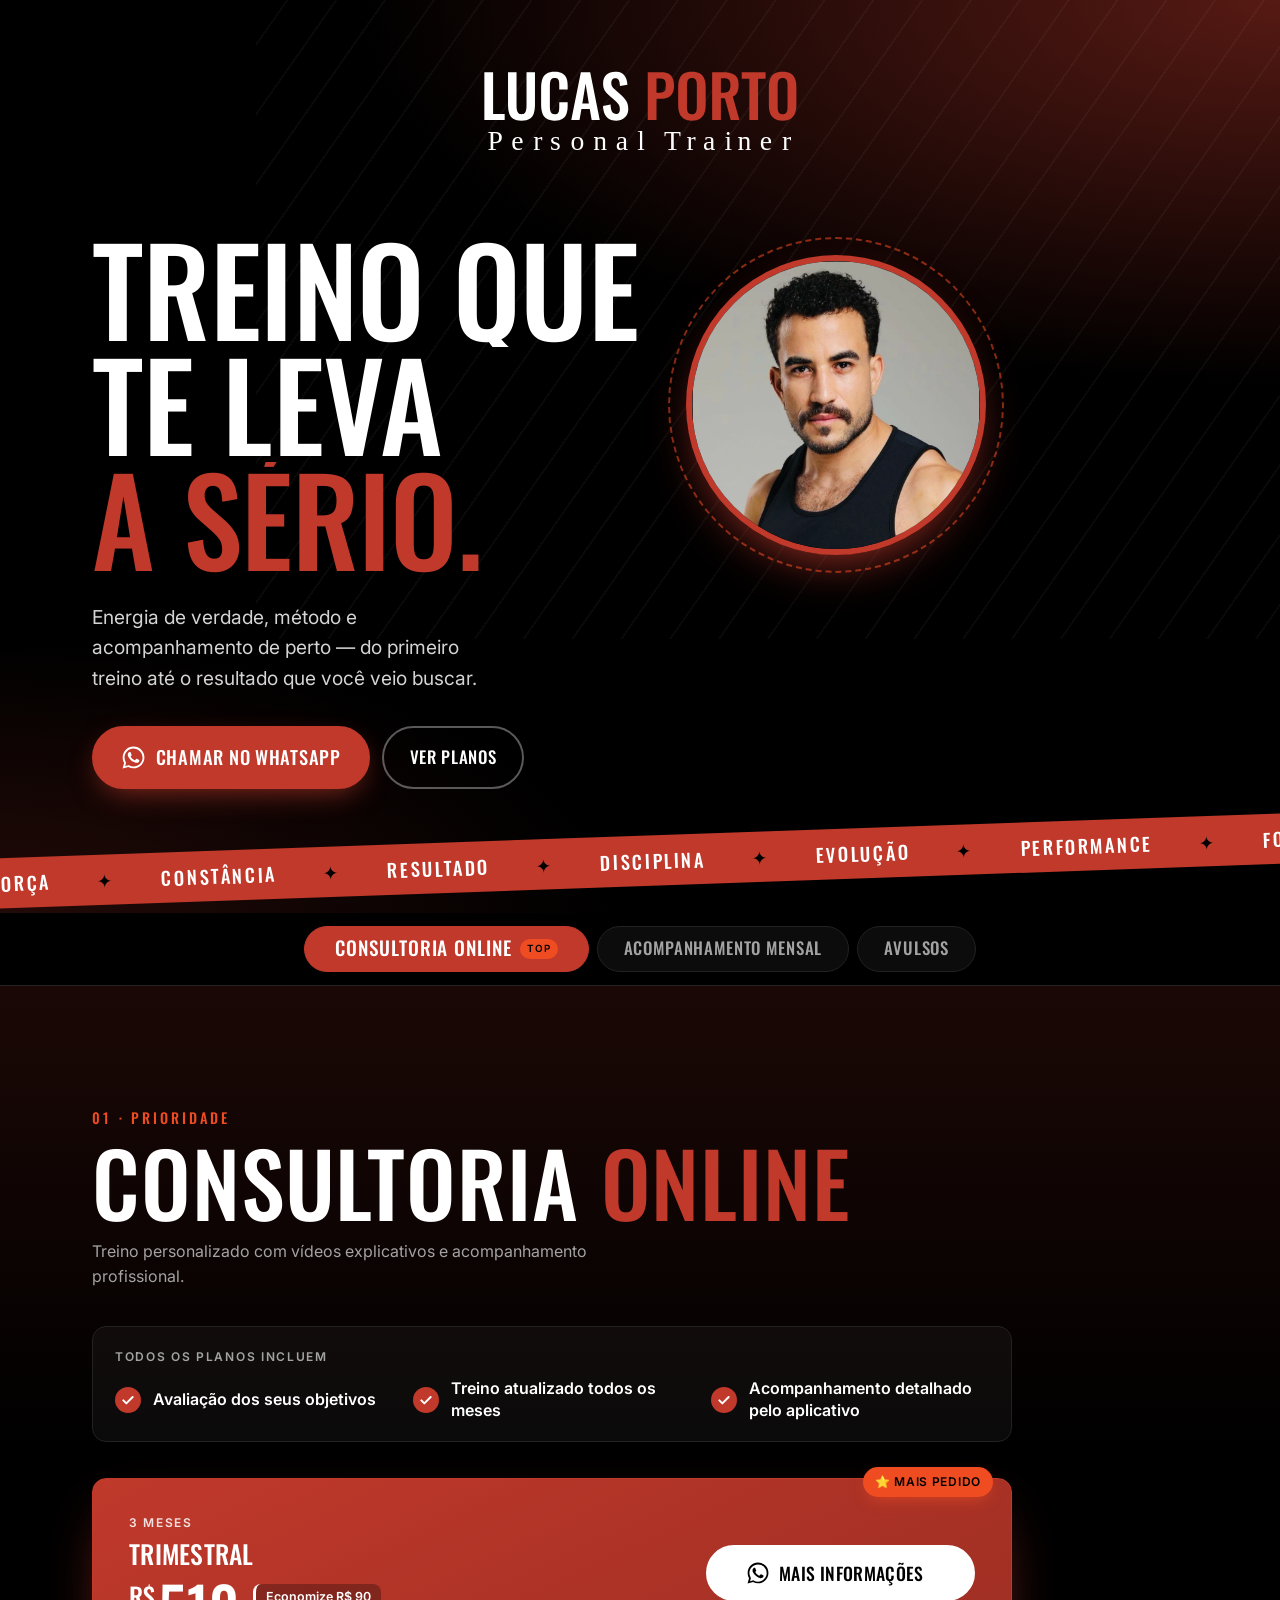
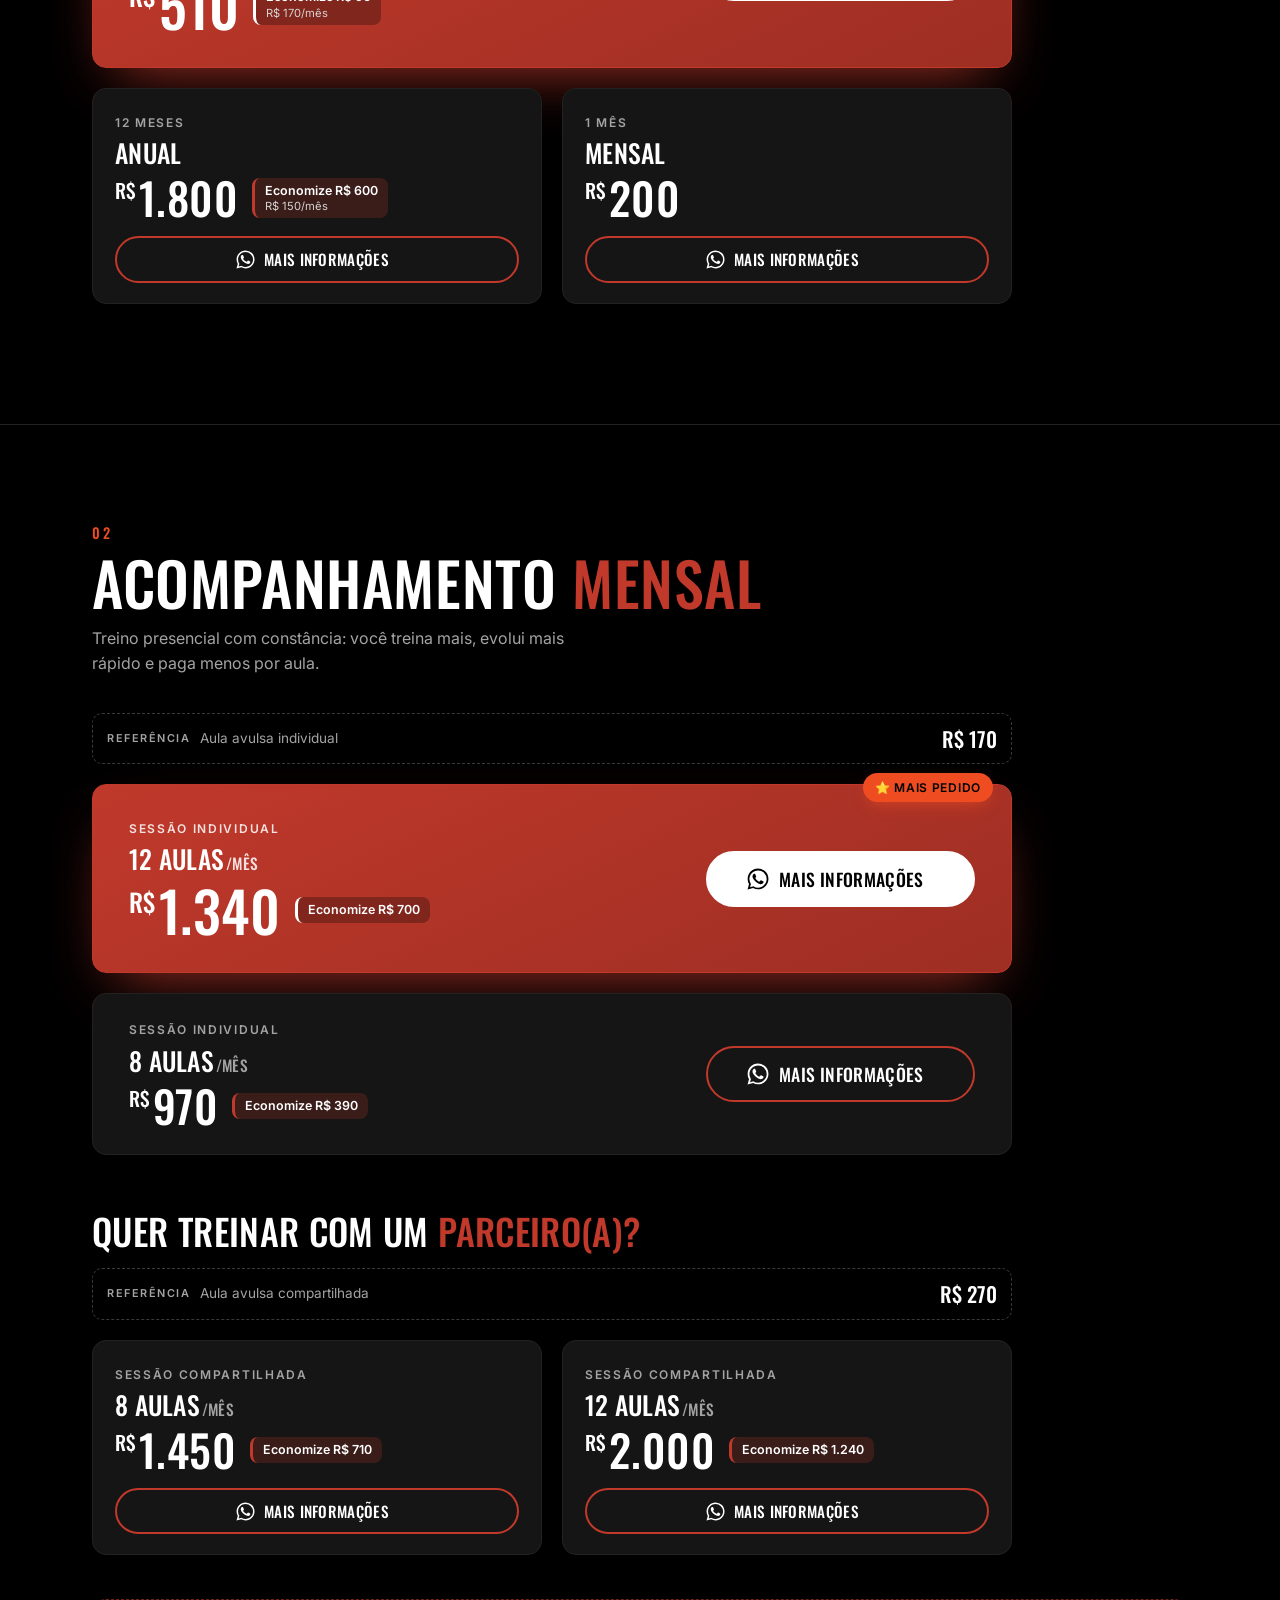
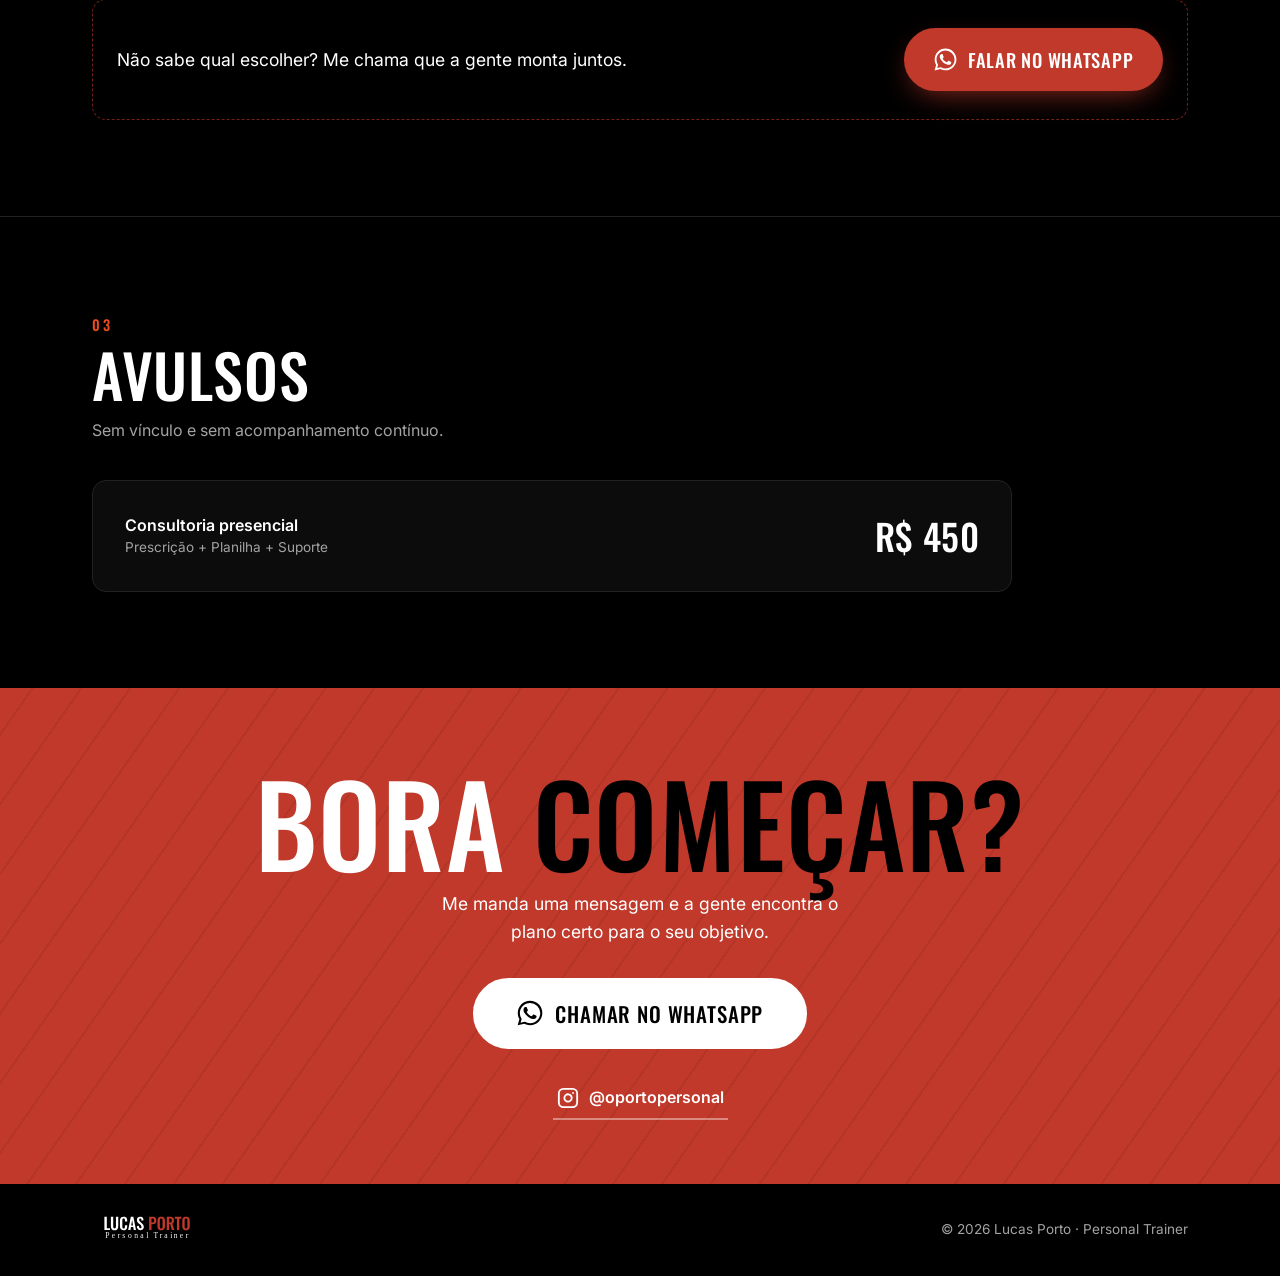
==== commit 8ec445b1: "Remove sessões avulsas indisponíveis; versiona CSS/JS contra cache Co-Authored-By: Claude Opus 5.5 <" ====
--- a/index.html
+++ b/index.html
@@ -15,7 +15,8 @@
   <link rel="preconnect" href="https://fonts.gstatic.com" crossorigin>
   <link href="https://fonts.googleapis.com/css2?family=Inter:wght@400;600&family=Oswald:wght@500;600&display=swap" rel="stylesheet">
 
-  <link rel="stylesheet" href="style.css">
+  <!-- ?v=: aumente a cada alteração no CSS/JS para o navegador não usar a versão em cache -->
+  <link rel="stylesheet" href="style.css?v=3">
 </head>
 <body>
   <a class="skip-link" href="#consultoria-online">Pular para os planos</a>
@@ -225,20 +226,10 @@
         <div class="section__head reveal">
           <p class="kicker">03</p>
           <h2 class="section__title" id="t-avulsos">Avulsos</h2>
-          <p class="section__lead">Sem vínculo e sem acompanhamento contínuo. Ideal para experimentar ou encaixar uma sessão pontual.</p>
+          <p class="section__lead">Sem vínculo e sem acompanhamento contínuo.</p>
         </div>
 
         <ul class="list" role="list">
-          <li class="list__item reveal">
-            <span class="list__name">Sessão de Treino Individual</span>
-            <span class="list__price">R$ 170</span>
-            <a class="card-link js-wa" data-plan="Avulso – Sessão de Treino Individual (R$ 170)" href="https://wa.me/5561983435171?text=Li%20sobre%20seu%20trabalho%20no%20instagram%20e%20gostaria%20de%20mais%20informa%C3%A7%C3%B5es" target="_blank" rel="noopener"><span class="sr-only">Pedir mais informações: Avulso – Sessão de Treino Individual (R$ 170)</span></a>
-          </li>
-          <li class="list__item reveal">
-            <span class="list__name">Sessão de Treino Compartilhada</span>
-            <span class="list__price">R$ 270</span>
-            <a class="card-link js-wa" data-plan="Avulso – Sessão de Treino Compartilhada (R$ 270)" href="https://wa.me/5561983435171?text=Li%20sobre%20seu%20trabalho%20no%20instagram%20e%20gostaria%20de%20mais%20informa%C3%A7%C3%B5es" target="_blank" rel="noopener"><span class="sr-only">Pedir mais informações: Avulso – Sessão de Treino Compartilhada (R$ 270)</span></a>
-          </li>
           <li class="list__item reveal">
             <span class="list__name">Consultoria presencial <small>Prescrição + Planilha + Suporte</small></span>
             <span class="list__price">R$ 450</span>
@@ -283,6 +274,6 @@
     <symbol id="i-instagram" viewBox="0 0 24 24"><path fill="none" stroke="currentColor" stroke-width="2" stroke-linecap="round" d="M7 2h10a5 5 0 0 1 5 5v10a5 5 0 0 1-5 5H7a5 5 0 0 1-5-5V7a5 5 0 0 1 5-5Zm9 9.37A4 4 0 1 1 12.63 8 4 4 0 0 1 16 11.37ZM17.5 6.5h.01"/></symbol>
   </svg>
 
-  <script src="script.js" defer></script>
+  <script src="script.js?v=2" defer></script>
 </body>
 </html>
--- a/style.css
+++ b/style.css
@@ -799,10 +799,9 @@
     min-height: 56px;
   }
 
-  .list { grid-template-columns: repeat(3, 1fr); gap: 16px; }
-  .list__item { flex-direction: column; align-items: flex-start; justify-content: space-between; padding: 28px 24px; min-height: 180px; }
-  .list__item:hover { transform: translateY(-3px); }
-  .list__price { font-size: 2.5rem; }
+  .list { max-width: 920px; }
+  .list__item { padding: 26px 32px; }
+  .list__price { font-size: 2.25rem; }
 
   .fab { right: 28px; bottom: 28px; width: 62px; height: 62px; }
 }
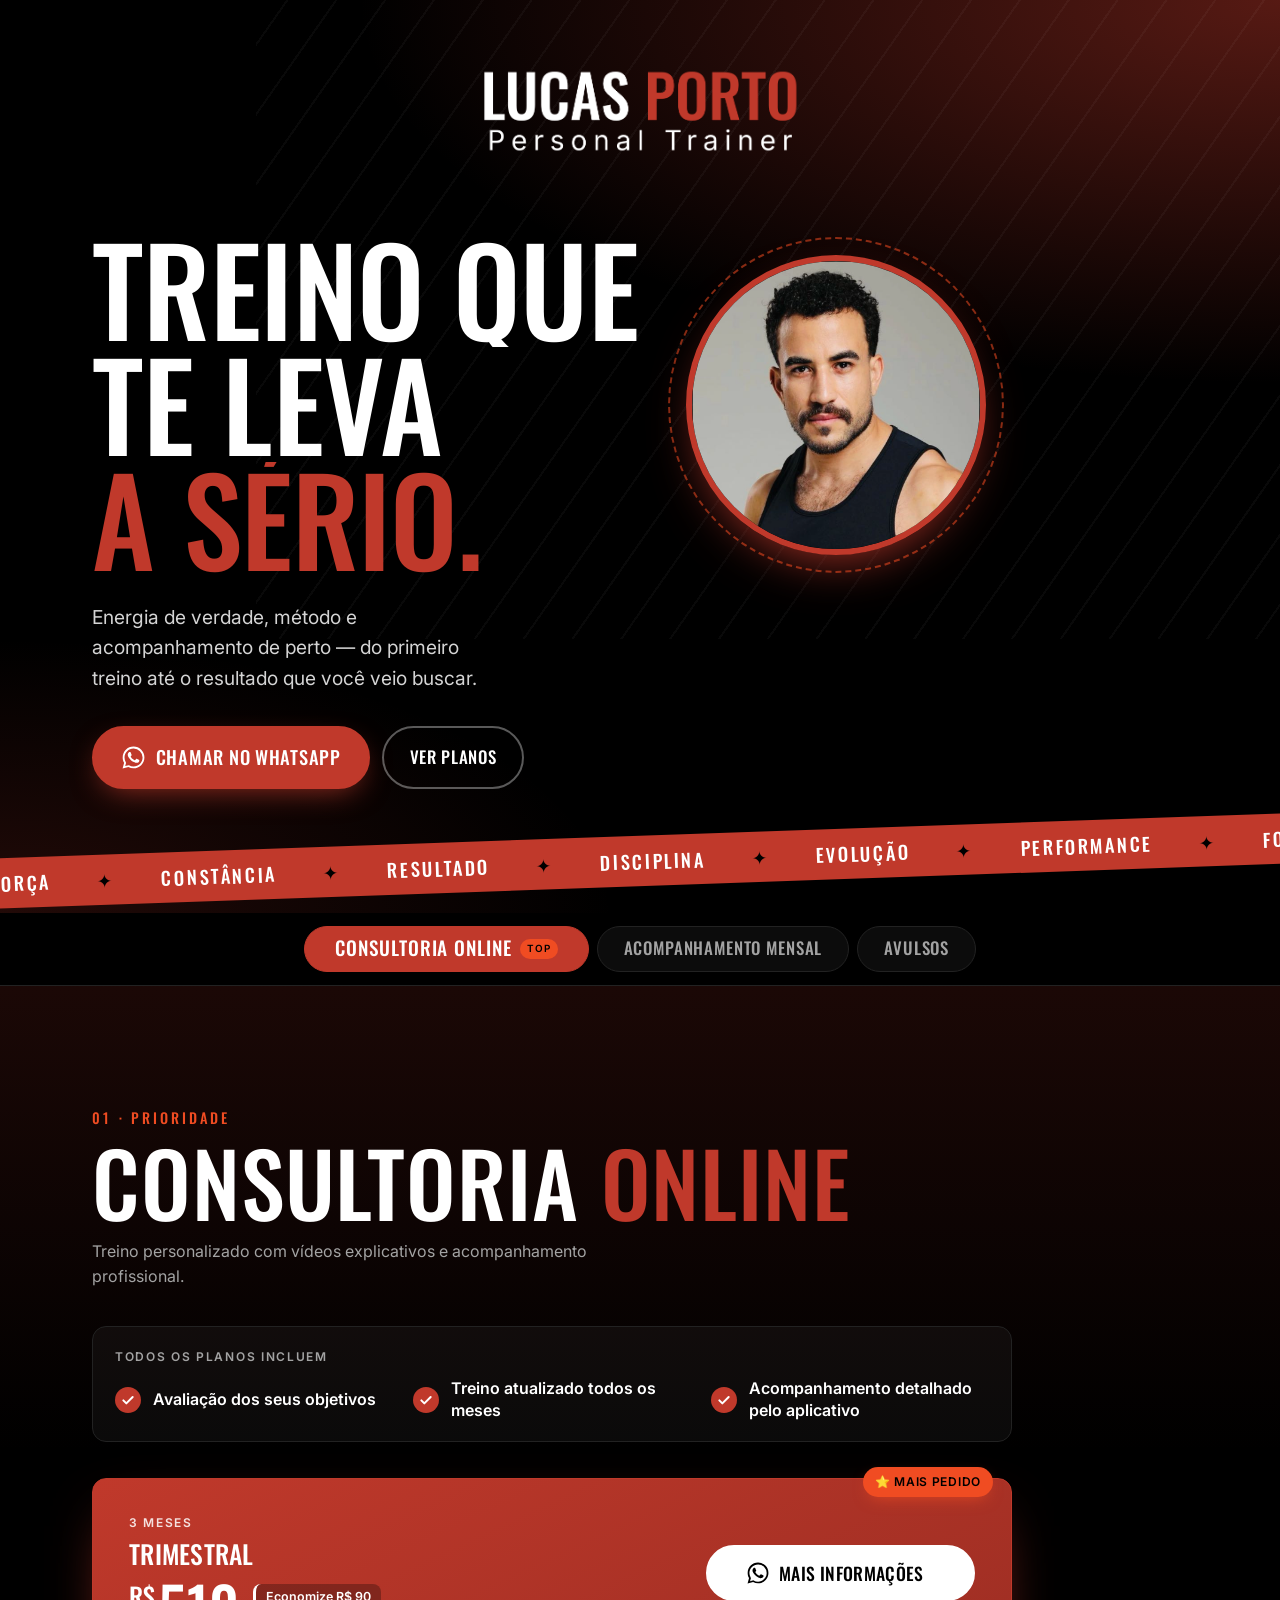
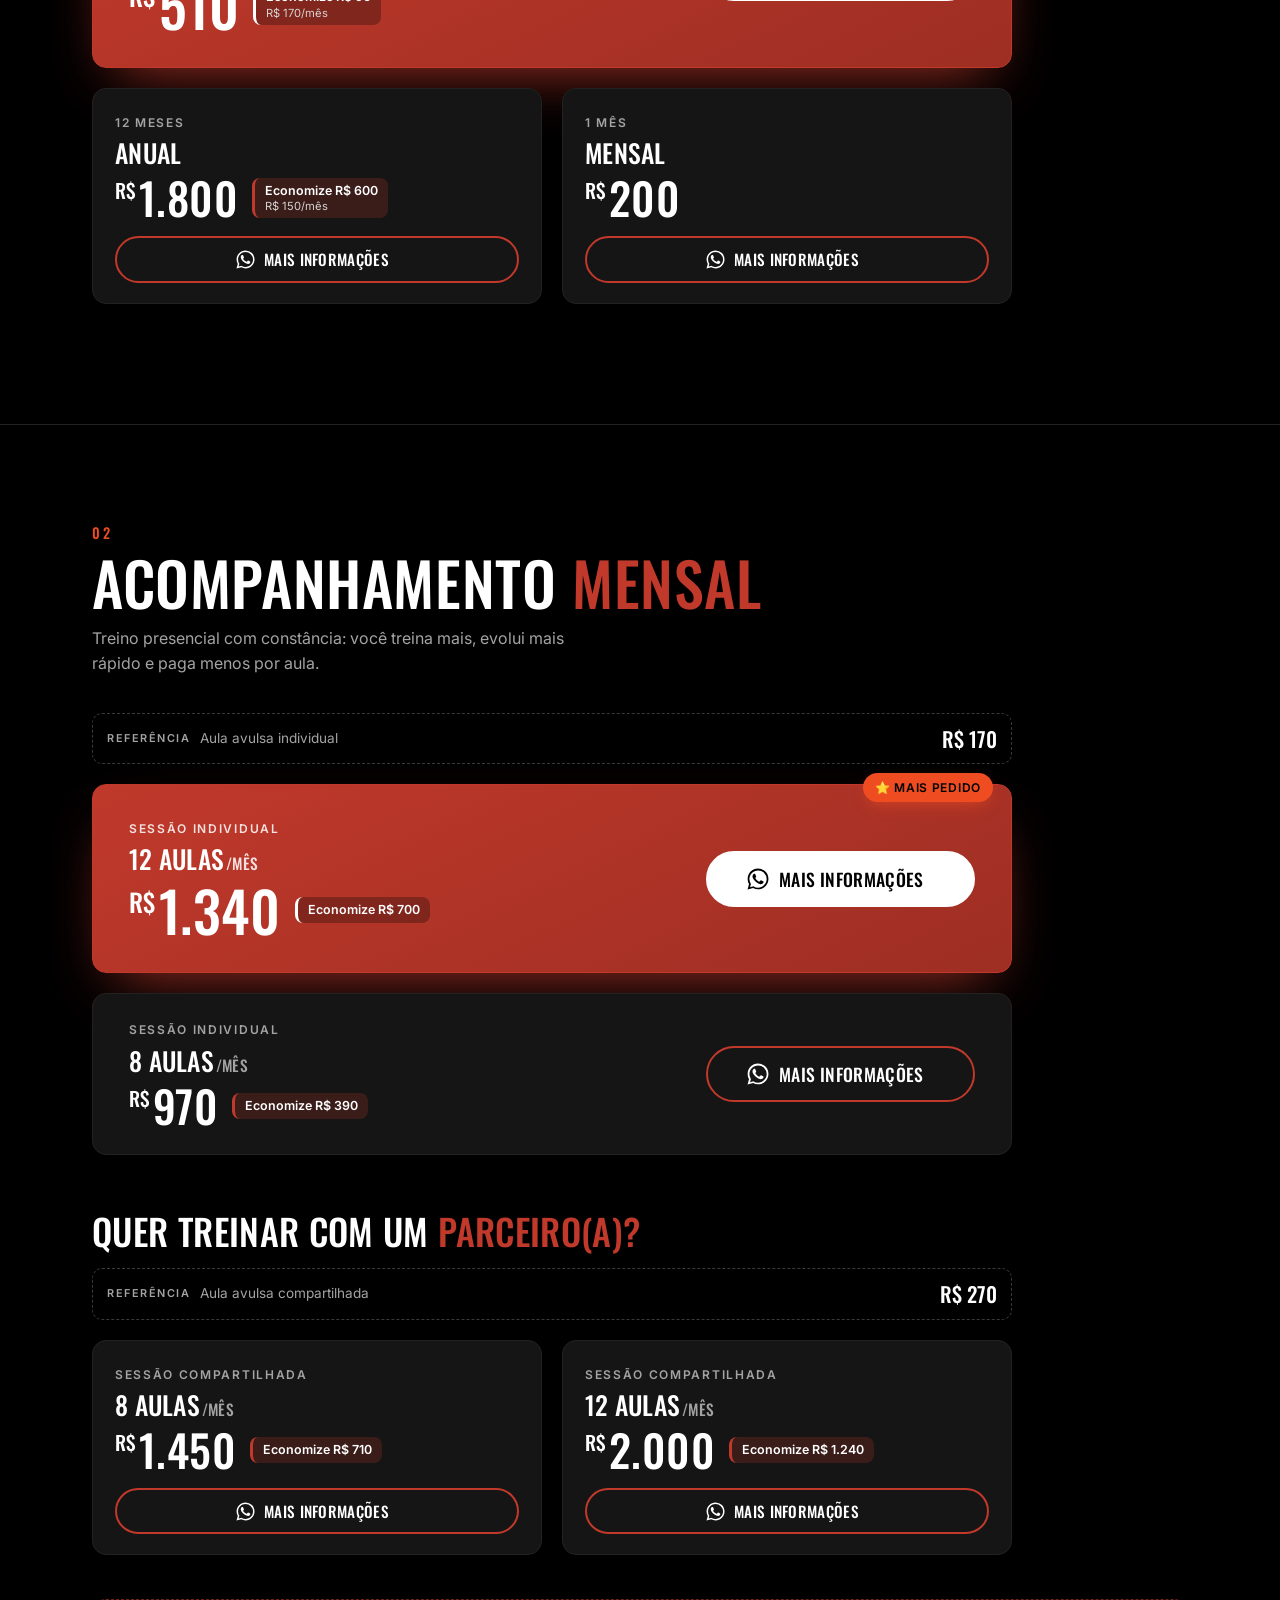
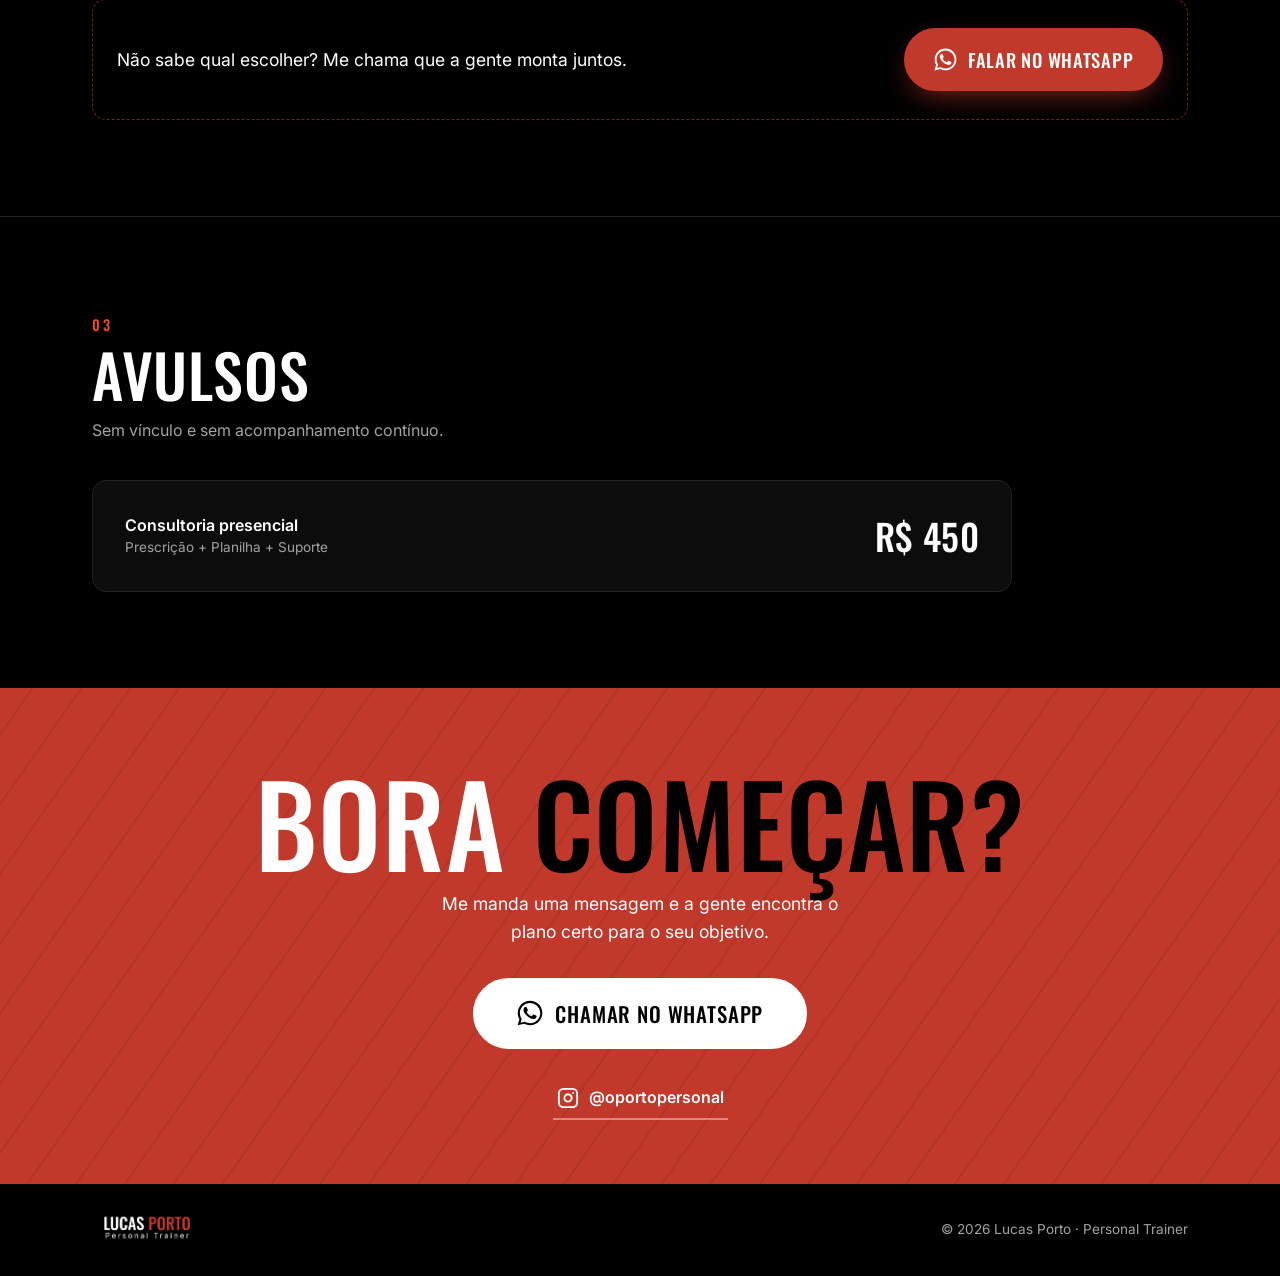
==== commit fdff24c6: "Atualiza logo SVG e versiona para evitar cache Co-Authored-By: Claude Opus 5.5 <noreply@anthropic.co" ====
--- a/index.html
+++ b/index.html
@@ -26,7 +26,7 @@
     <div class="hero__stripes" aria-hidden="true"></div>
 
     <div class="hero__inner container">
-      <img class="logo-img" src="assets/logo.svg" alt="Lucas Porto · Personal Trainer" width="1815" height="724">
+      <img class="logo-img" src="assets/logo.svg?v=2" alt="Lucas Porto · Personal Trainer" width="1815" height="724">
 
       <div class="hero__body">
         <div class="hero__row">
@@ -256,7 +256,7 @@
     </div>
     <div class="final__bottom">
       <div class="container">
-        <img class="logo-img logo-img--sm" src="assets/logo.svg" alt="Lucas Porto · Personal Trainer" width="1815" height="724" loading="lazy">
+        <img class="logo-img logo-img--sm" src="assets/logo.svg?v=2" alt="Lucas Porto · Personal Trainer" width="1815" height="724" loading="lazy">
         <p>© <span id="year">2026</span> Lucas Porto · Personal Trainer</p>
       </div>
     </div>
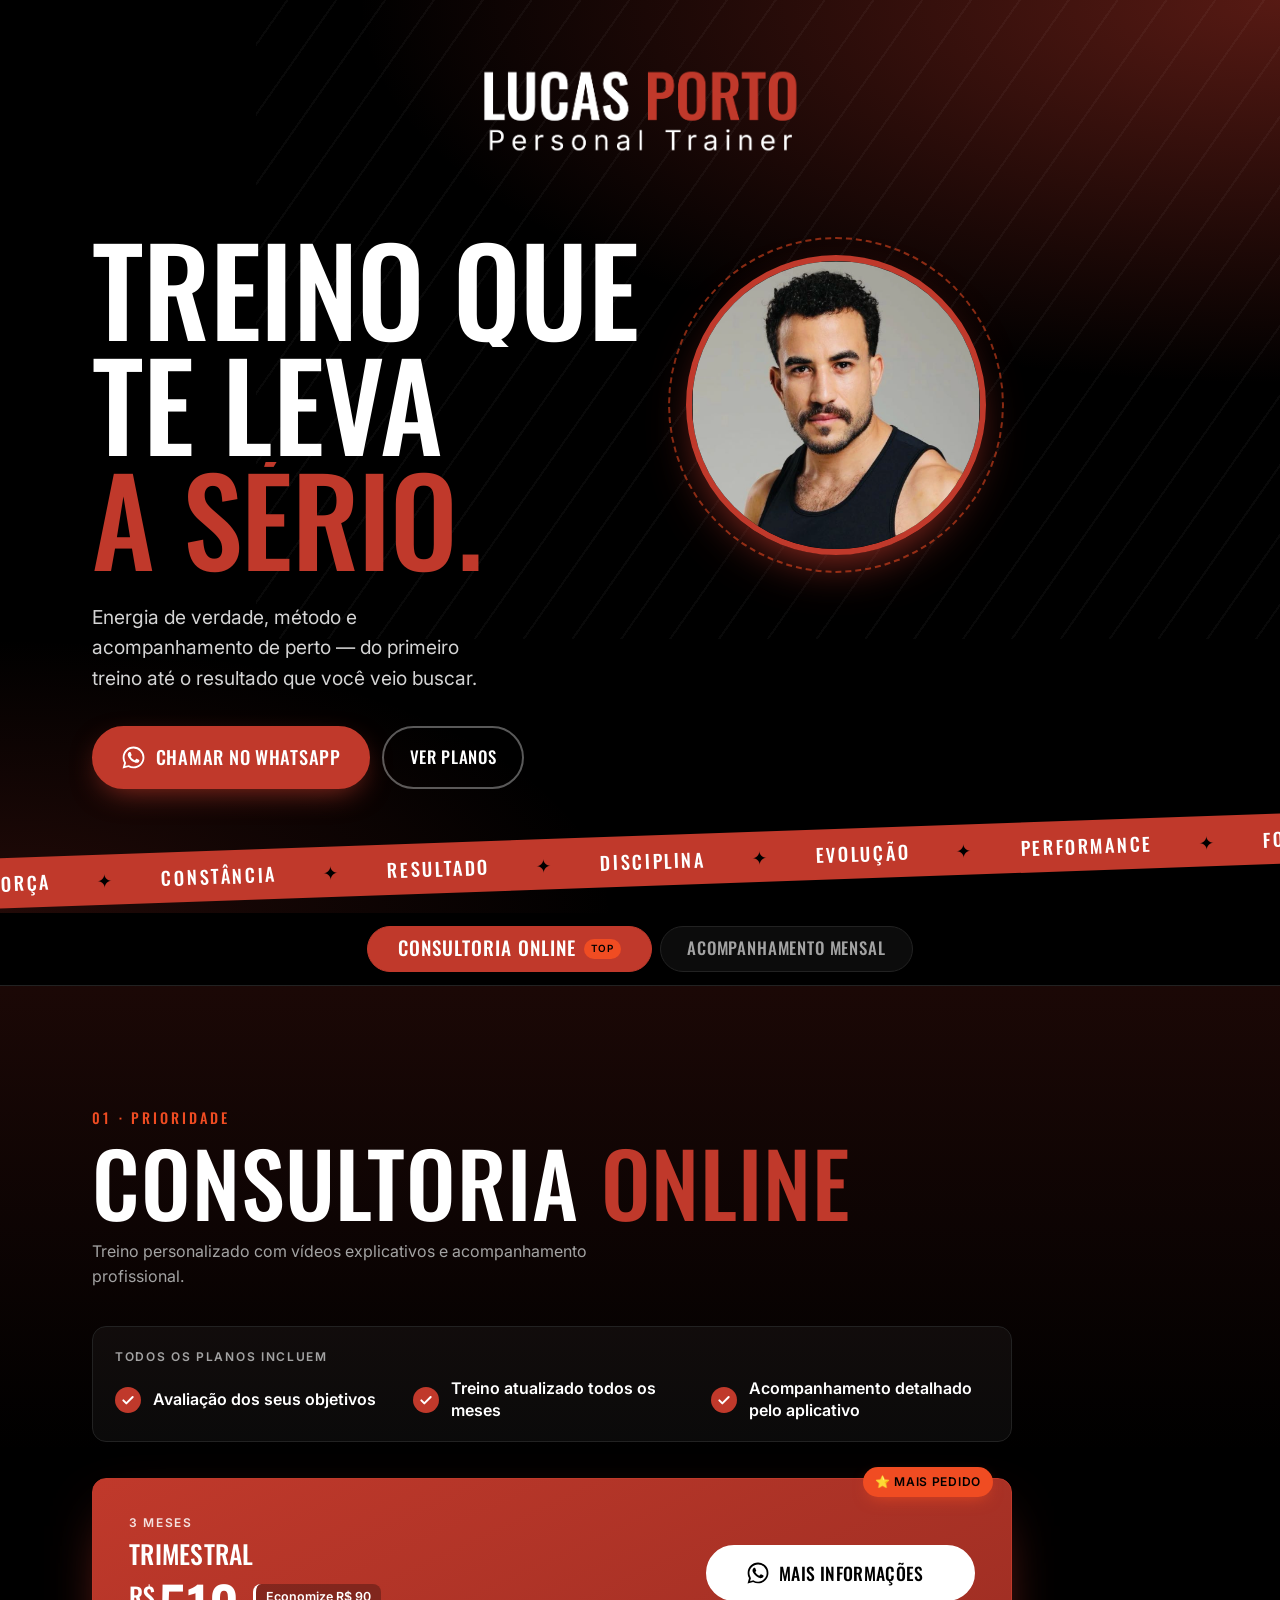
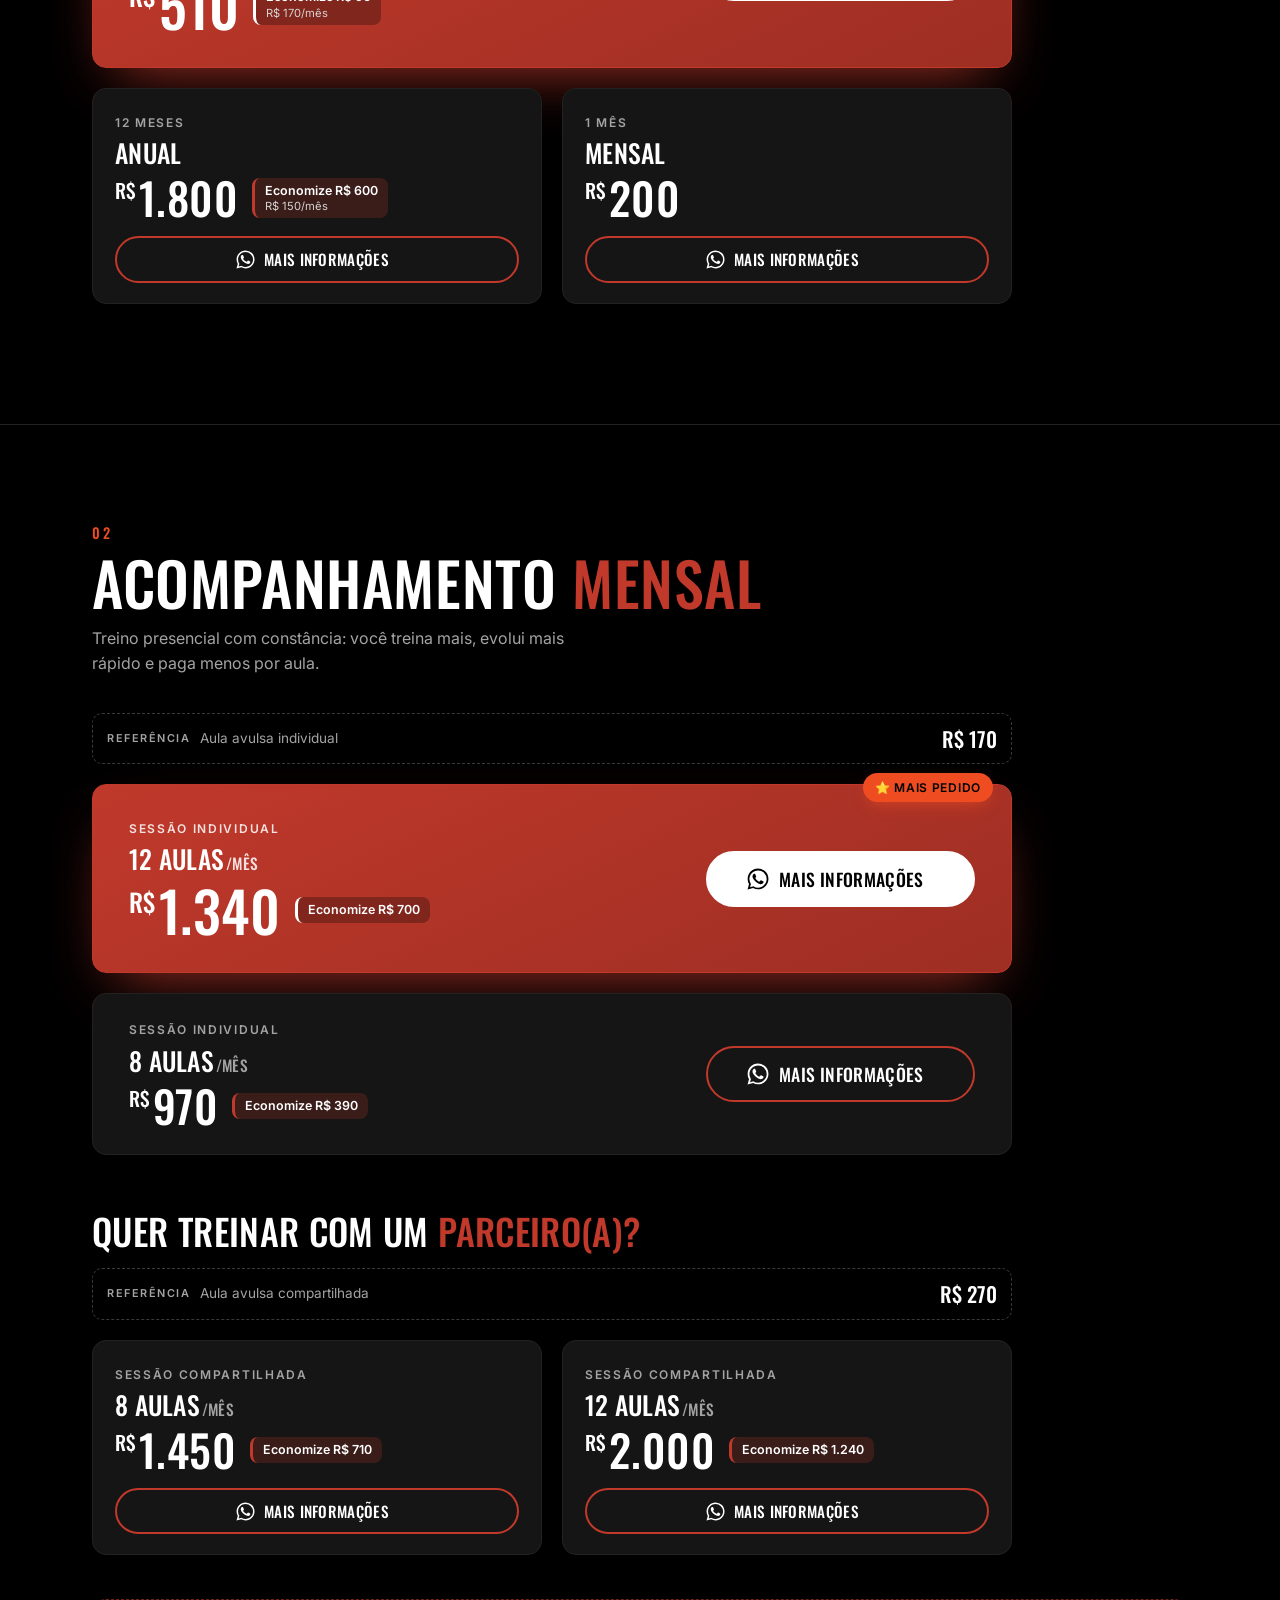
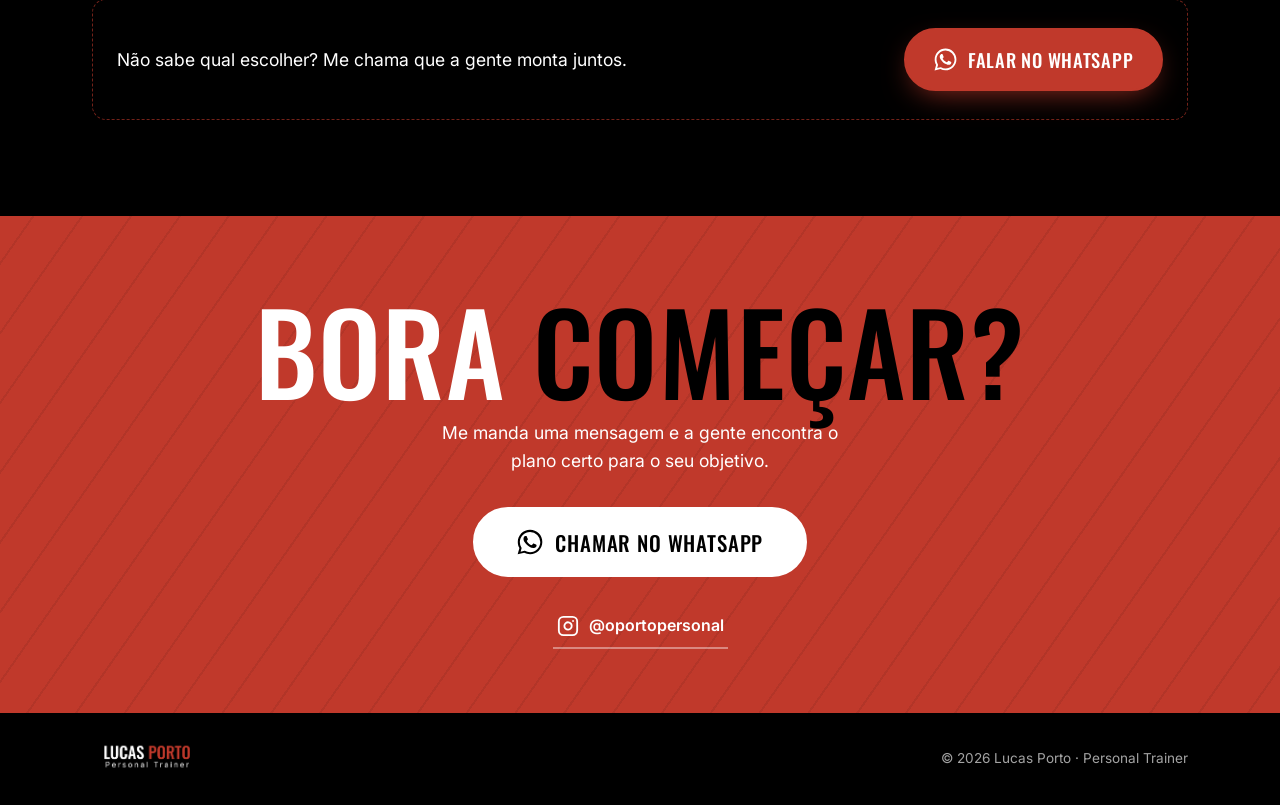
==== commit 463024fa: "Remove seção de avulsos Co-Authored-By: Claude Opus 5.5 <noreply@anthropic.com>" ====
--- a/index.html
+++ b/index.html
@@ -4,11 +4,11 @@
   <meta charset="UTF-8">
   <meta name="viewport" content="width=device-width, initial-scale=1">
   <title>Lucas Porto · Personal Trainer</title>
-  <meta name="description" content="Lucas Porto, personal trainer. Consultoria online, acompanhamento mensal presencial e sessões avulsas. Fale no WhatsApp.">
+  <meta name="description" content="Lucas Porto, personal trainer. Consultoria online e acompanhamento mensal presencial. Fale no WhatsApp.">
   <meta name="theme-color" content="#000000">
 
   <meta property="og:title" content="Lucas Porto · Personal Trainer">
-  <meta property="og:description" content="Treino que te leva a sério. Consultoria online, acompanhamento mensal e avulsos.">
+  <meta property="og:description" content="Treino que te leva a sério. Consultoria online e acompanhamento mensal.">
   <meta property="og:type" content="website">
 
   <link rel="preconnect" href="https://fonts.googleapis.com">
@@ -16,7 +16,7 @@
   <link href="https://fonts.googleapis.com/css2?family=Inter:wght@400;600&family=Oswald:wght@500;600&display=swap" rel="stylesheet">
 
   <!-- ?v=: aumente a cada alteração no CSS/JS para o navegador não usar a versão em cache -->
-  <link rel="stylesheet" href="style.css?v=3">
+  <link rel="stylesheet" href="style.css?v=4">
 </head>
 <body>
   <a class="skip-link" href="#consultoria-online">Pular para os planos</a>
@@ -70,7 +70,6 @@
         Consultoria Online <span class="tab__badge">Top</span>
       </a>
       <a class="tab" href="#planos-mensais" data-target="planos-mensais">Acompanhamento mensal</a>
-      <a class="tab" href="#avulsos" data-target="avulsos">Avulsos</a>
     </div>
   </nav>
 
@@ -217,25 +216,6 @@
             Falar no WhatsApp
           </a>
         </div>
-      </div>
-    </section>
-
-    <!-- ============ AVULSOS ============ -->
-    <section class="section" id="avulsos" aria-labelledby="t-avulsos">
-      <div class="container">
-        <div class="section__head reveal">
-          <p class="kicker">03</p>
-          <h2 class="section__title" id="t-avulsos">Avulsos</h2>
-          <p class="section__lead">Sem vínculo e sem acompanhamento contínuo.</p>
-        </div>
-
-        <ul class="list" role="list">
-          <li class="list__item reveal">
-            <span class="list__name">Consultoria presencial <small>Prescrição + Planilha + Suporte</small></span>
-            <span class="list__price">R$ 450</span>
-            <a class="card-link js-wa" data-plan="Avulso – Consultoria presencial (R$ 450)" href="https://wa.me/5561983435171?text=Li%20sobre%20seu%20trabalho%20no%20instagram%20e%20gostaria%20de%20mais%20informa%C3%A7%C3%B5es" target="_blank" rel="noopener"><span class="sr-only">Pedir mais informações: Avulso – Consultoria presencial (R$ 450)</span></a>
-          </li>
-        </ul>
       </div>
     </section>
   </main>
@@ -274,6 +254,6 @@
     <symbol id="i-instagram" viewBox="0 0 24 24"><path fill="none" stroke="currentColor" stroke-width="2" stroke-linecap="round" d="M7 2h10a5 5 0 0 1 5 5v10a5 5 0 0 1-5 5H7a5 5 0 0 1-5-5V7a5 5 0 0 1 5-5Zm9 9.37A4 4 0 1 1 12.63 8 4 4 0 0 1 16 11.37ZM17.5 6.5h.01"/></symbol>
   </svg>
 
-  <script src="script.js?v=2" defer></script>
+  <script src="script.js?v=3" defer></script>
 </body>
 </html>
--- a/style.css
+++ b/style.css
@@ -51,7 +51,7 @@
 img, svg { display: block; }
 
 h1, h2, h3,
-.btn, .tab, .kicker, .plan__price, .list__price, .ticker {
+.btn, .tab, .kicker, .plan__price, .ticker {
   font-family: var(--font-head);
   font-weight: 500;
   text-transform: uppercase;
@@ -554,15 +554,6 @@
 }
 .is-clickable { cursor: pointer; }
 
-/* avulsos e consultoria online: o card inteiro é o link (sem botão visível) */
-.list__item { position: relative; }
-.card-link {
-  position: absolute;
-  inset: 0;
-  z-index: 1;
-  border-radius: inherit;
-}
-.card-link:focus-visible { outline-offset: 2px; border-radius: var(--radius); }
 
 .section__cta {
   margin-top: 44px;
@@ -575,30 +566,6 @@
   border: 1px dashed rgba(192, 57, 43, .6);
 }
 .section__cta p { font-size: 1.1rem; }
-
-/* ---------- Avulsos (lista) ---------- */
-.list { display: grid; gap: 12px; }
-.list__item {
-  display: flex;
-  align-items: center;
-  justify-content: space-between;
-  gap: 16px;
-  padding: 20px 22px;
-  border-radius: var(--radius);
-  background: var(--gray-900);
-  border: 1px solid var(--gray-700);
-  transition: border-color .3s, transform .3s var(--ease);
-}
-.list__item:hover { border-color: #444; transform: translateX(4px); }
-.list__name { font-weight: 600; line-height: 1.35; }
-.list__name small {
-  display: block;
-  font-weight: 400;
-  font-size: .85rem;
-  color: var(--gray-400);
-  margin-top: 2px;
-}
-.list__price { font-size: 1.6rem; white-space: nowrap; }
 
 /* ---------- Consultoria online: o que inclui ---------- */
 .features {
@@ -721,8 +688,7 @@
 }
 .js .reveal.is-in { opacity: 1; transform: none; }
 /* mantém o hover funcionando depois do reveal */
-.js .plan.reveal.is-in,
-.js .list__item.reveal.is-in { transition: opacity .7s var(--ease), transform .35s var(--ease), border-color .35s, box-shadow .35s; }
+.js .plan.reveal.is-in { transition: opacity .7s var(--ease), transform .35s var(--ease), border-color .35s, box-shadow .35s; }
 
 /* ==========================================================
    Tablet
@@ -799,9 +765,6 @@
     min-height: 56px;
   }
 
-  .list { max-width: 920px; }
-  .list__item { padding: 26px 32px; }
-  .list__price { font-size: 2.25rem; }
 
   .fab { right: 28px; bottom: 28px; width: 62px; height: 62px; }
 }
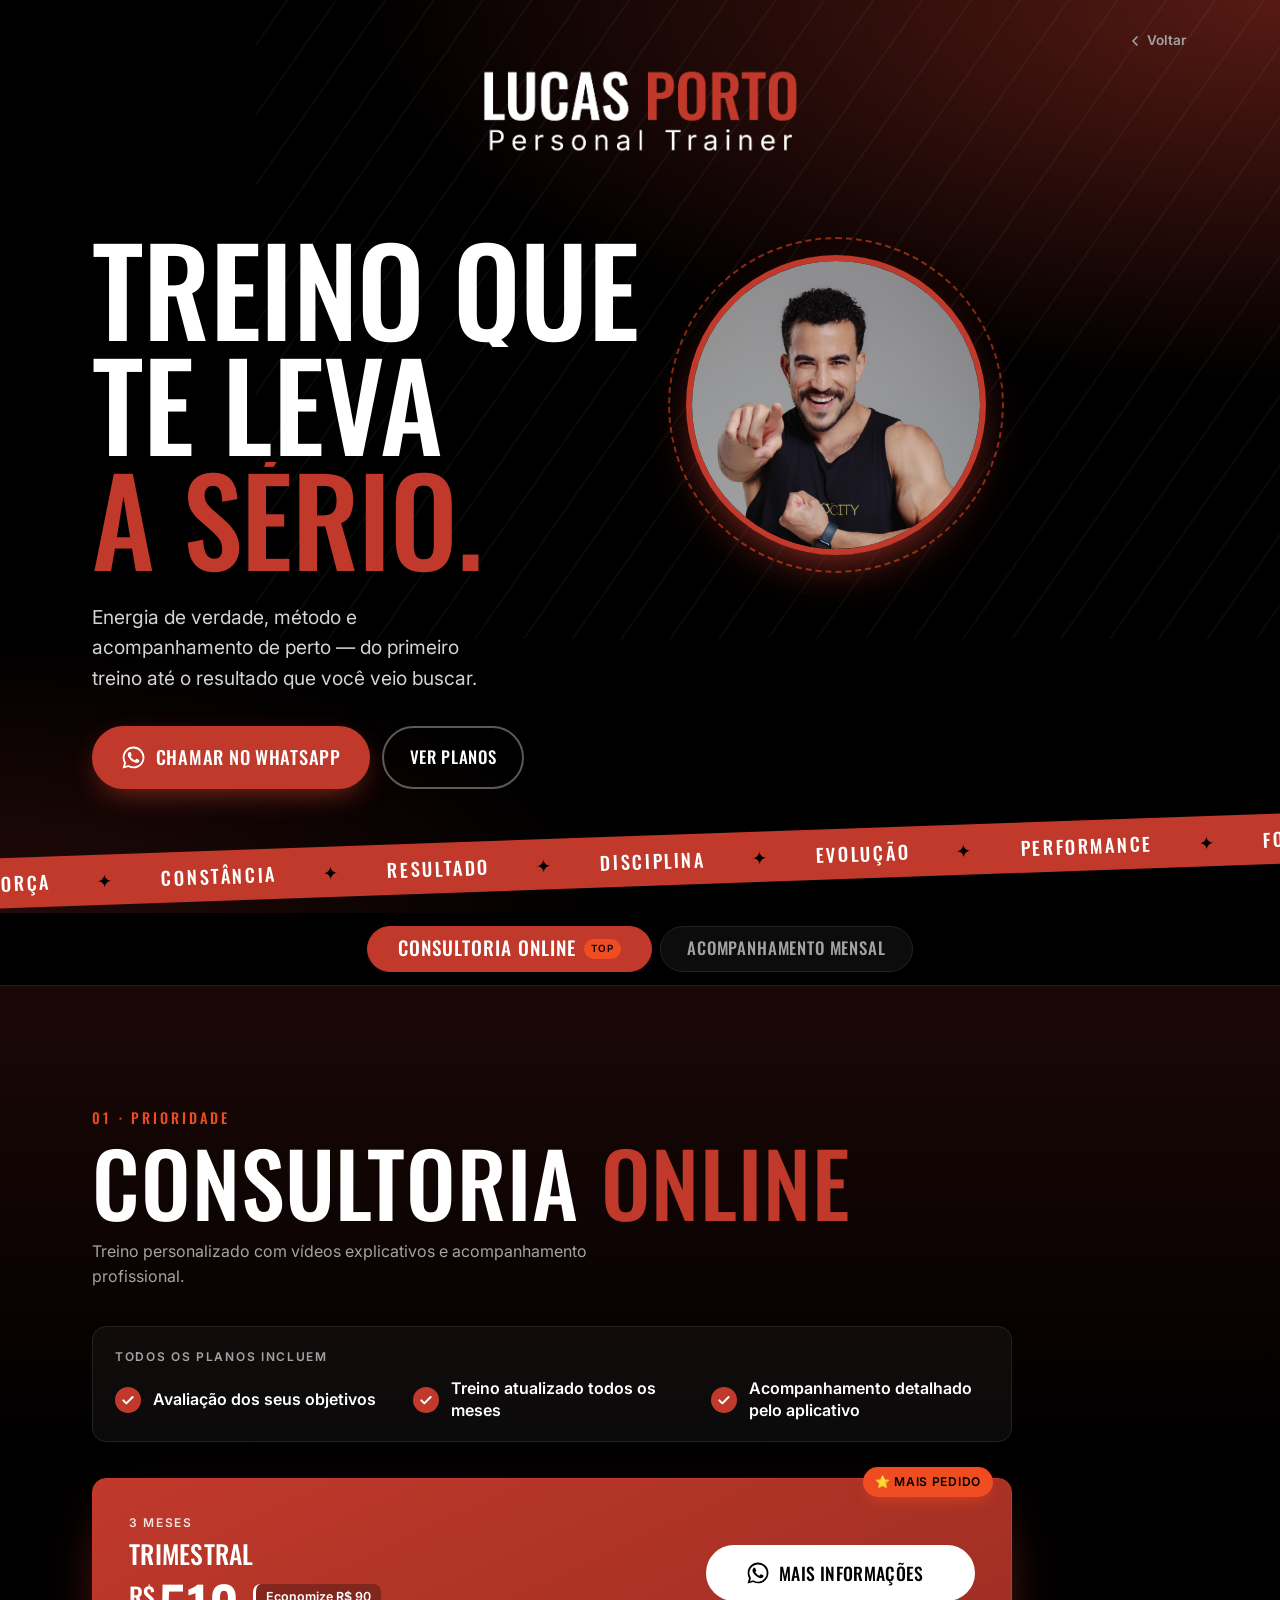
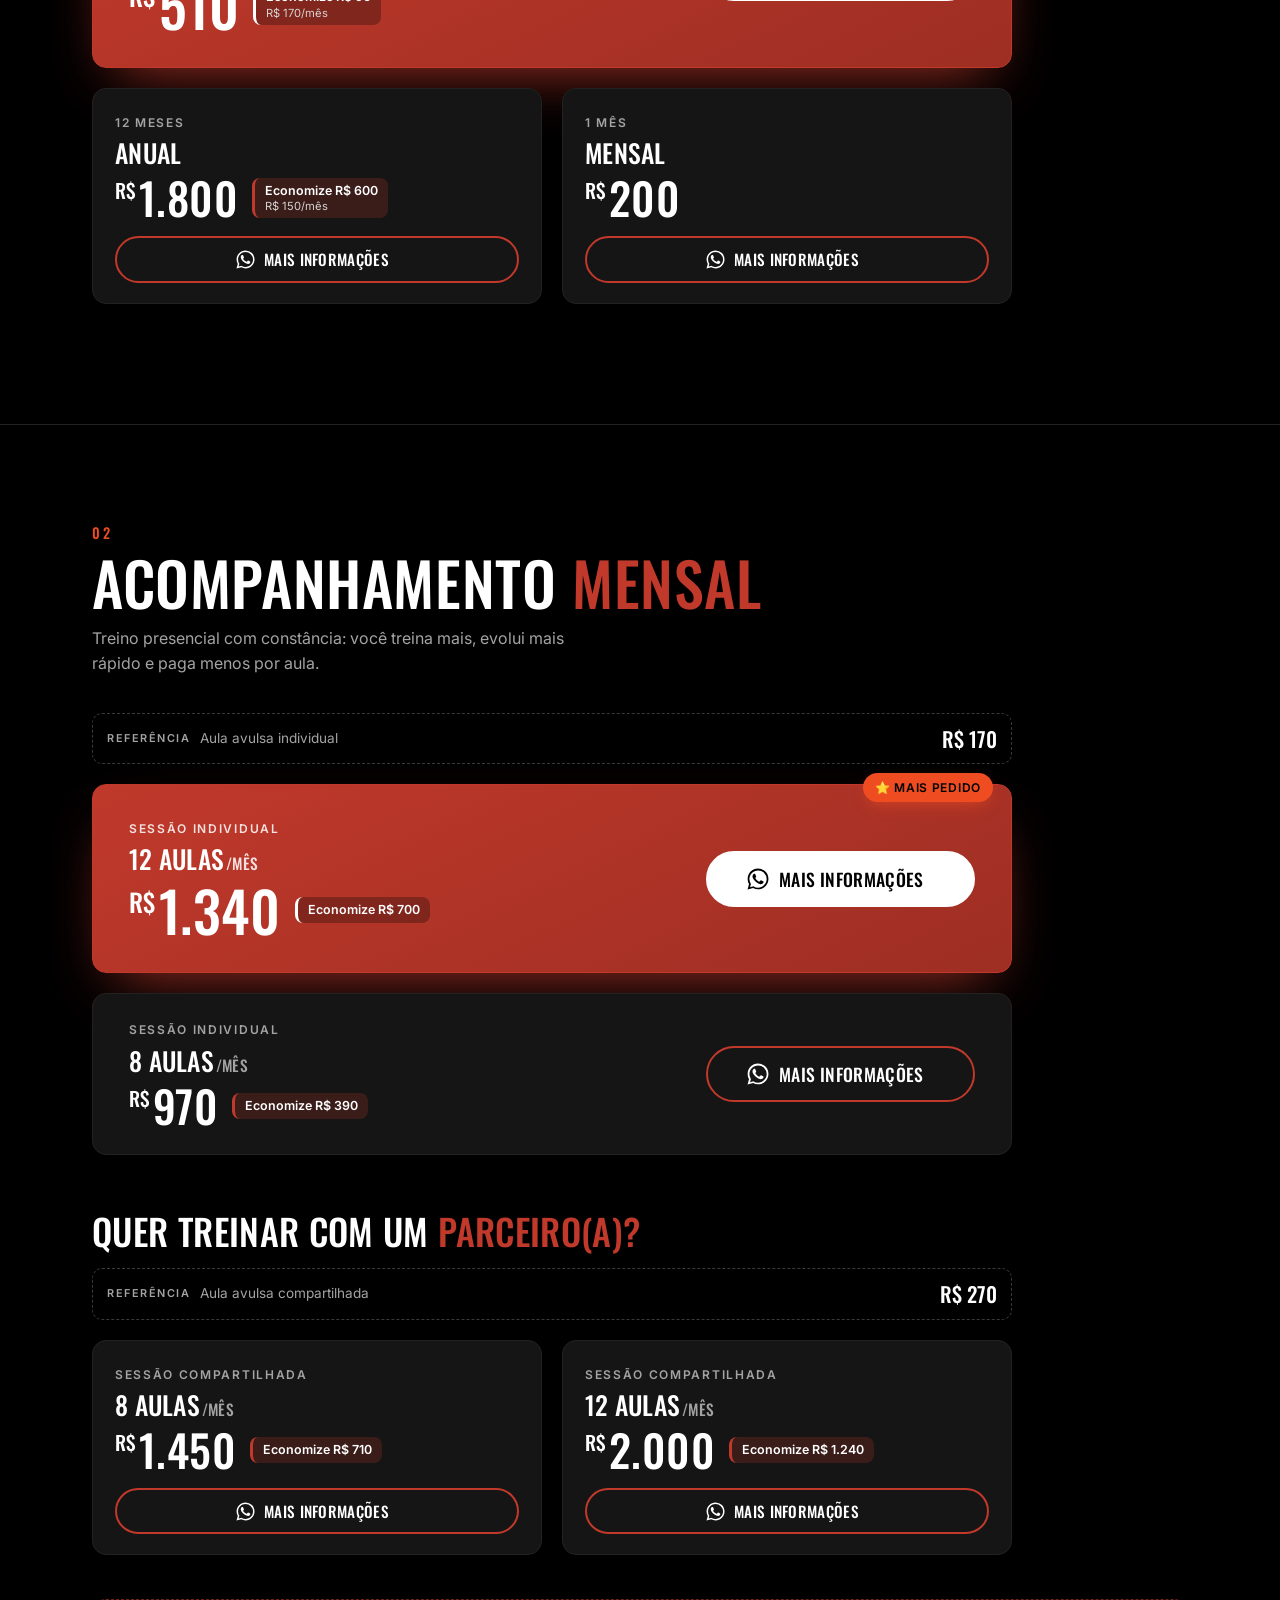
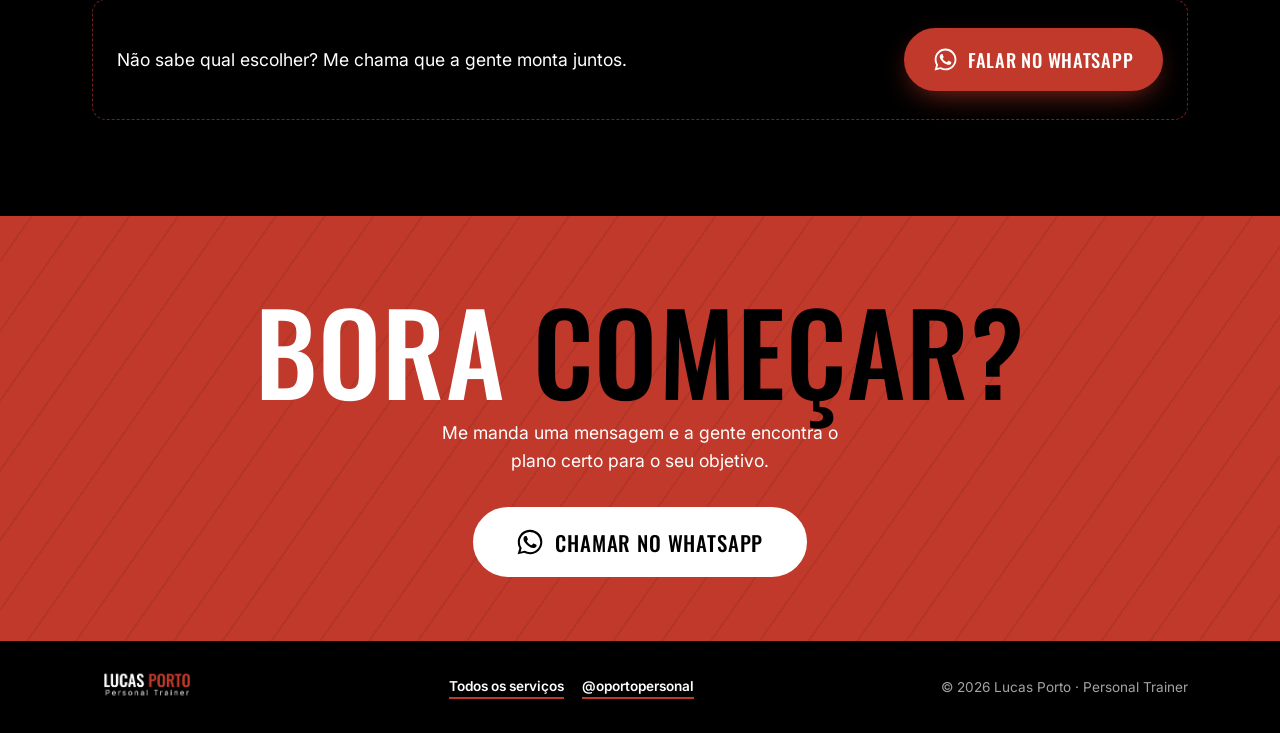
==== commit 4b011ca4: "Fotos novas do Lucas, rodapés padronizados e link Voltar no site - Fotos lucas_personal e lucas_velo" ====
--- a/index.html
+++ b/index.html
@@ -16,7 +16,7 @@
   <link href="https://fonts.googleapis.com/css2?family=Inter:wght@400;600&family=Oswald:wght@500;600&display=swap" rel="stylesheet">
 
   <!-- ?v=: aumente a cada alteração no CSS/JS para o navegador não usar a versão em cache -->
-  <link rel="stylesheet" href="style.css?v=4">
+  <link rel="stylesheet" href="style.css?v=7">
 </head>
 <body>
   <a class="skip-link" href="#consultoria-online">Pular para os planos</a>
@@ -26,6 +26,10 @@
     <div class="hero__stripes" aria-hidden="true"></div>
 
     <div class="hero__inner container">
+      <a class="back" href="bio/">
+        <svg aria-hidden="true" viewBox="0 0 24 24" fill="none" stroke="currentColor" stroke-width="2.5" stroke-linecap="round" stroke-linejoin="round"><path d="M15 6l-6 6 6 6"/></svg>
+        Voltar
+      </a>
       <img class="logo-img" src="assets/logo.svg?v=2" alt="Lucas Porto · Personal Trainer" width="1815" height="724">
 
       <div class="hero__body">
@@ -37,7 +41,7 @@
           </h1>
 
           <figure class="hero__photo">
-            <img src="assets/lucas.png" alt="Lucas Porto, personal trainer" width="482" height="481" fetchpriority="high">
+            <img src="assets/lucas_personal_avatar.jpg?v=2" alt="Lucas Porto, personal trainer" width="800" height="800" fetchpriority="high">
           </figure>
         </div>
 
@@ -229,14 +233,14 @@
         <svg class="btn__icon" aria-hidden="true" viewBox="0 0 24 24"><use href="#i-whatsapp"/></svg>
         Chamar no WhatsApp
       </a>
-      <a class="insta" href="https://instagram.com/oportopersonal" target="_blank" rel="noopener">
-        <svg class="insta__icon" aria-hidden="true" viewBox="0 0 24 24"><use href="#i-instagram"/></svg>
-        @oportopersonal
-      </a>
     </div>
     <div class="final__bottom">
       <div class="container">
         <img class="logo-img logo-img--sm" src="assets/logo.svg?v=2" alt="Lucas Porto · Personal Trainer" width="1815" height="724" loading="lazy">
+        <nav class="footer__links" aria-label="Mais links">
+          <a href="bio/">Todos os serviços</a>
+          <a href="https://instagram.com/oportopersonal" target="_blank" rel="noopener">@oportopersonal</a>
+        </nav>
         <p>© <span id="year">2026</span> Lucas Porto · Personal Trainer</p>
       </div>
     </div>
--- a/style.css
+++ b/style.css
@@ -201,6 +201,25 @@
   padding-bottom: 48px;
 }
 
+/* link "Voltar" para a bio, no canto do topo (não desloca o logo centralizado) */
+.back {
+  position: absolute;
+  top: 24px;
+  right: var(--gutter);
+  z-index: 2;
+  display: inline-flex;
+  align-items: center;
+  gap: 4px;
+  padding: 6px 2px;
+  font-size: .85rem;
+  font-weight: 600;
+  color: var(--gray-400);
+  text-decoration: none;
+  transition: color .25s;
+}
+.back:hover { color: var(--white); }
+.back svg { width: 16px; height: 16px; }
+
 .hero .logo-img { align-self: center; height: 128px; margin-bottom: 32px; }
 
 .hero__body {
@@ -628,19 +647,15 @@
   margin-bottom: 16px;
 }
 .final__lead { max-width: 40ch; font-size: 1.1rem; margin-bottom: 32px; }
-.insta {
-  display: inline-flex;
-  align-items: center;
-  gap: 10px;
-  margin-top: 28px;
-  padding: 8px 4px;
-  font-weight: 600;
+.footer__links { display: flex; flex-wrap: wrap; justify-content: center; gap: 8px 18px; }
+.footer__links a {
+  font-weight: 600;
+  color: var(--white);
   text-decoration: none;
-  border-bottom: 2px solid rgba(255,255,255,.4);
+  border-bottom: 2px solid var(--red);
   transition: border-color .25s;
 }
-.insta:hover { border-color: var(--white); }
-.insta__icon { width: 22px; height: 22px; }
+.footer__links a:hover { border-color: var(--white); }
 
 .final__bottom {
   position: relative;
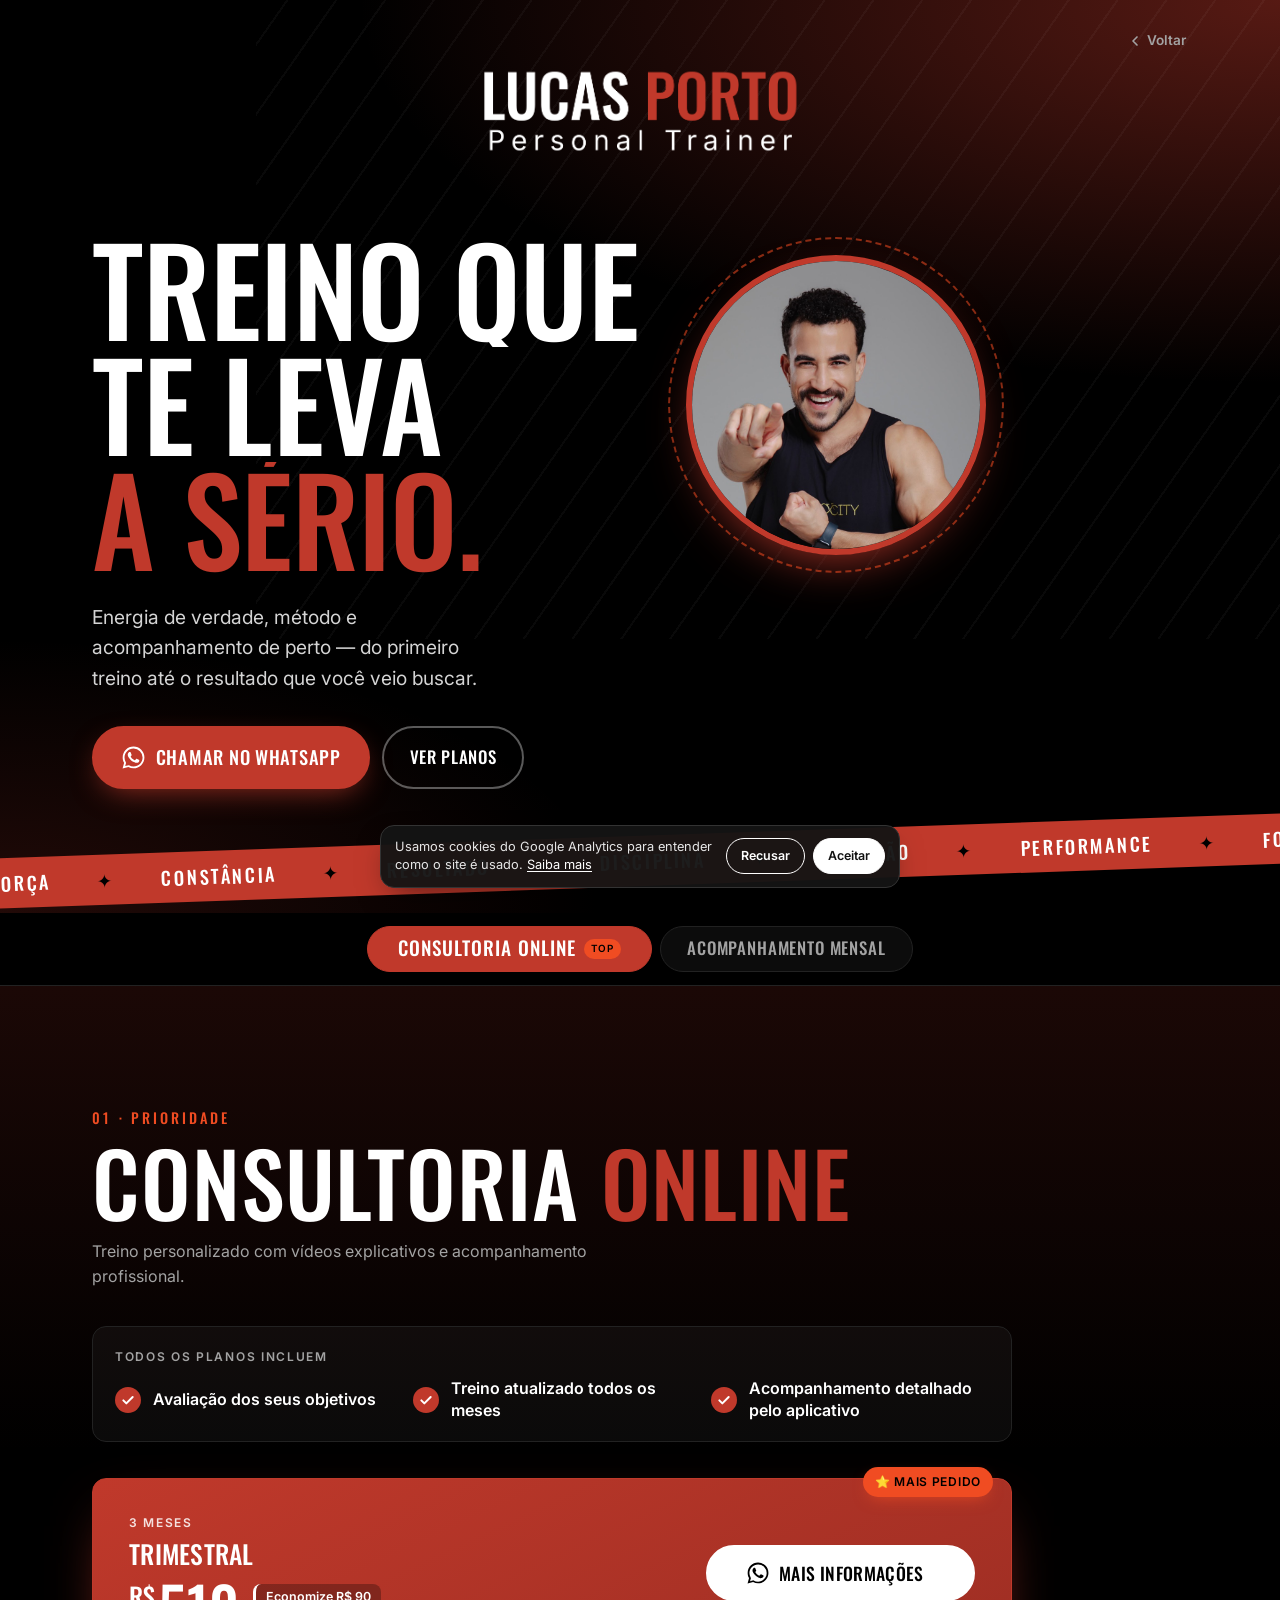
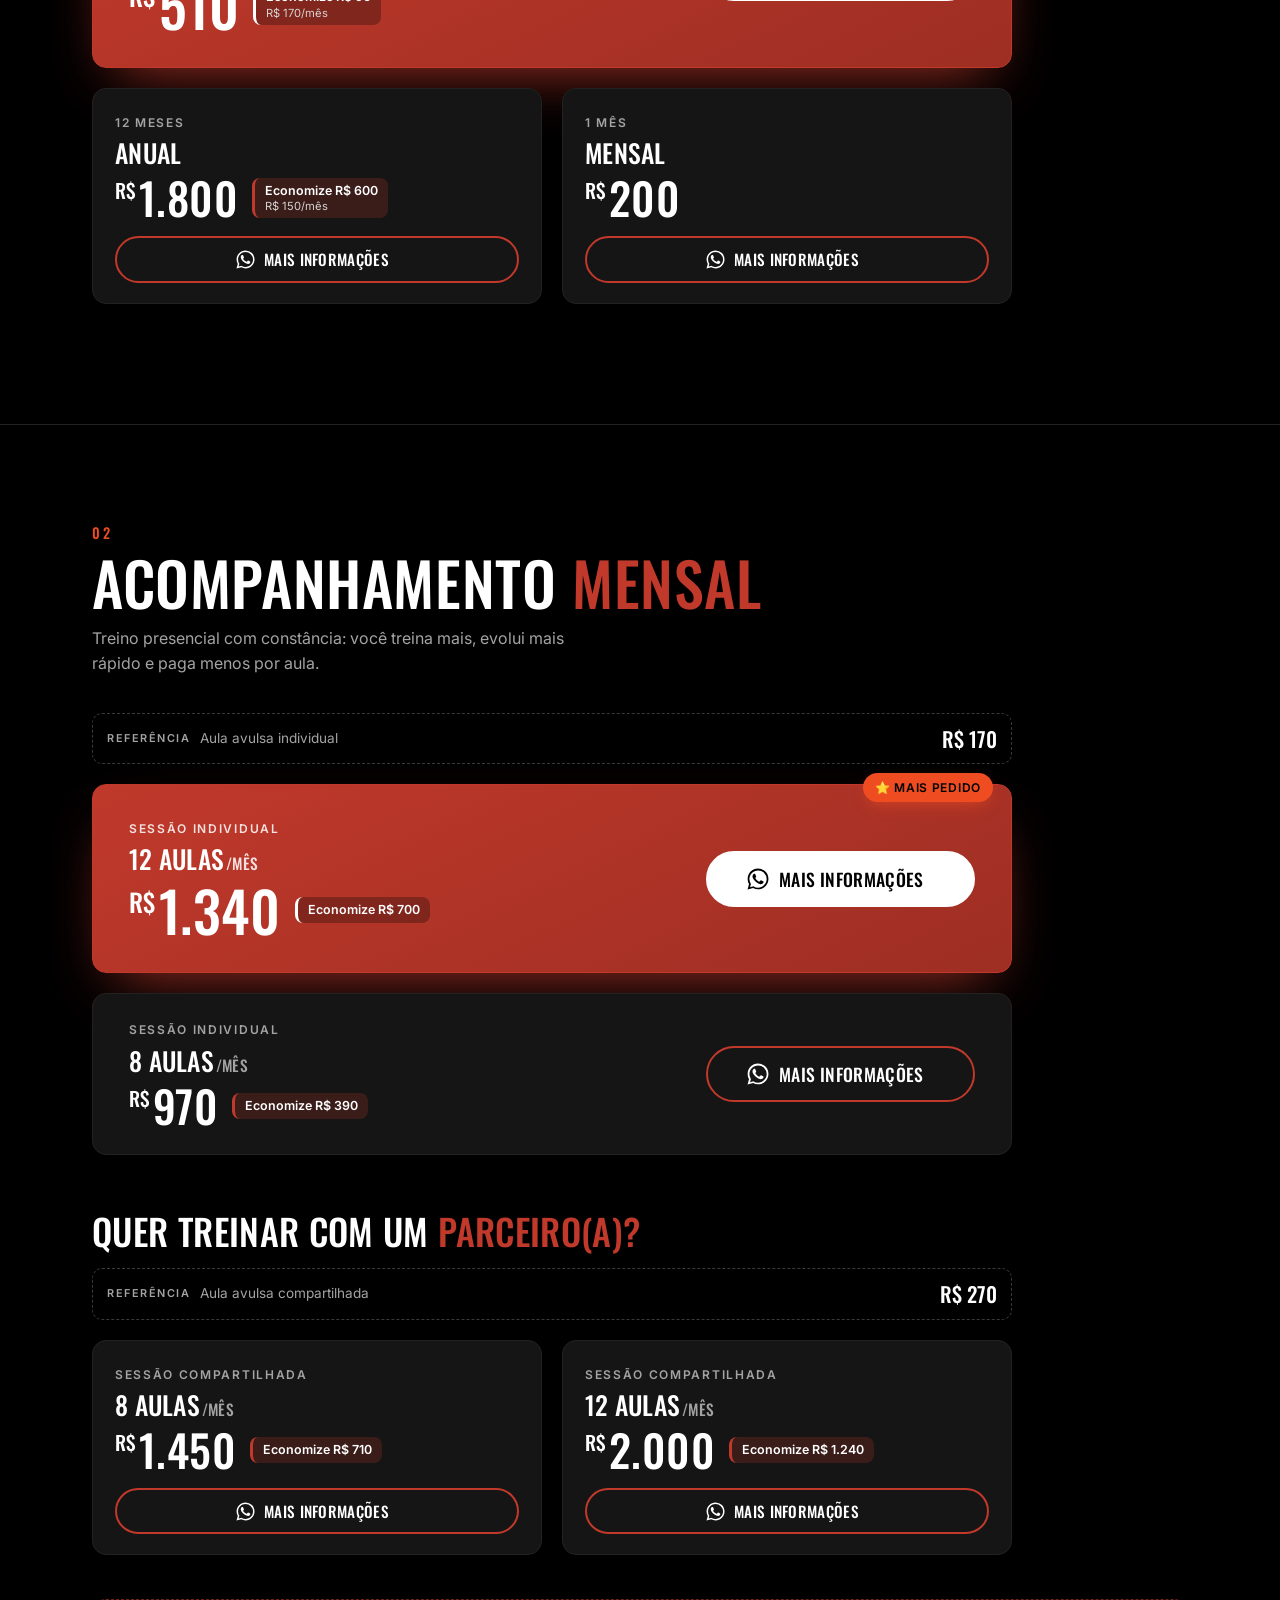
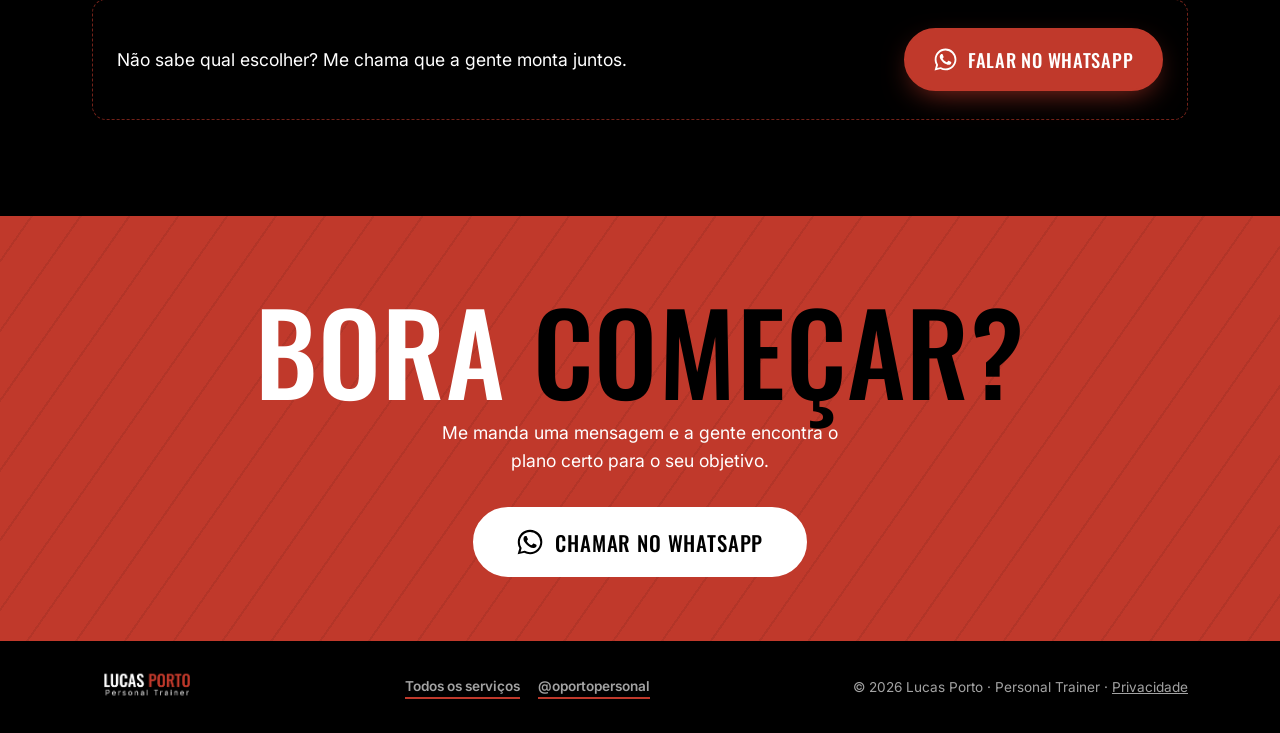
==== commit fd636090: "Google Analytics com aviso de cookies e página de privacidade - assets/consent.js: aviso discreto; G" ====
--- a/index.html
+++ b/index.html
@@ -16,7 +16,7 @@
   <link href="https://fonts.googleapis.com/css2?family=Inter:wght@400;600&family=Oswald:wght@500;600&display=swap" rel="stylesheet">
 
   <!-- ?v=: aumente a cada alteração no CSS/JS para o navegador não usar a versão em cache -->
-  <link rel="stylesheet" href="style.css?v=7">
+  <link rel="stylesheet" href="style.css?v=8">
 </head>
 <body>
   <a class="skip-link" href="#consultoria-online">Pular para os planos</a>
@@ -241,7 +241,7 @@
           <a href="bio/">Todos os serviços</a>
           <a href="https://instagram.com/oportopersonal" target="_blank" rel="noopener">@oportopersonal</a>
         </nav>
-        <p>© <span id="year">2026</span> Lucas Porto · Personal Trainer</p>
+        <p>© <span id="year">2026</span> Lucas Porto · Personal Trainer · <a href="privacidade/">Privacidade</a></p>
       </div>
     </div>
   </footer>
@@ -259,5 +259,6 @@
   </svg>
 
   <script src="script.js?v=3" defer></script>
+  <script src="assets/consent.js?v=1" data-privacy="privacidade/" defer></script>
 </body>
 </html>
--- a/style.css
+++ b/style.css
@@ -664,6 +664,7 @@
   color: var(--gray-400);
   font-size: .85rem;
 }
+.final__bottom a { color: inherit; }
 .final__bottom .container {
   display: flex;
   flex-direction: column;
